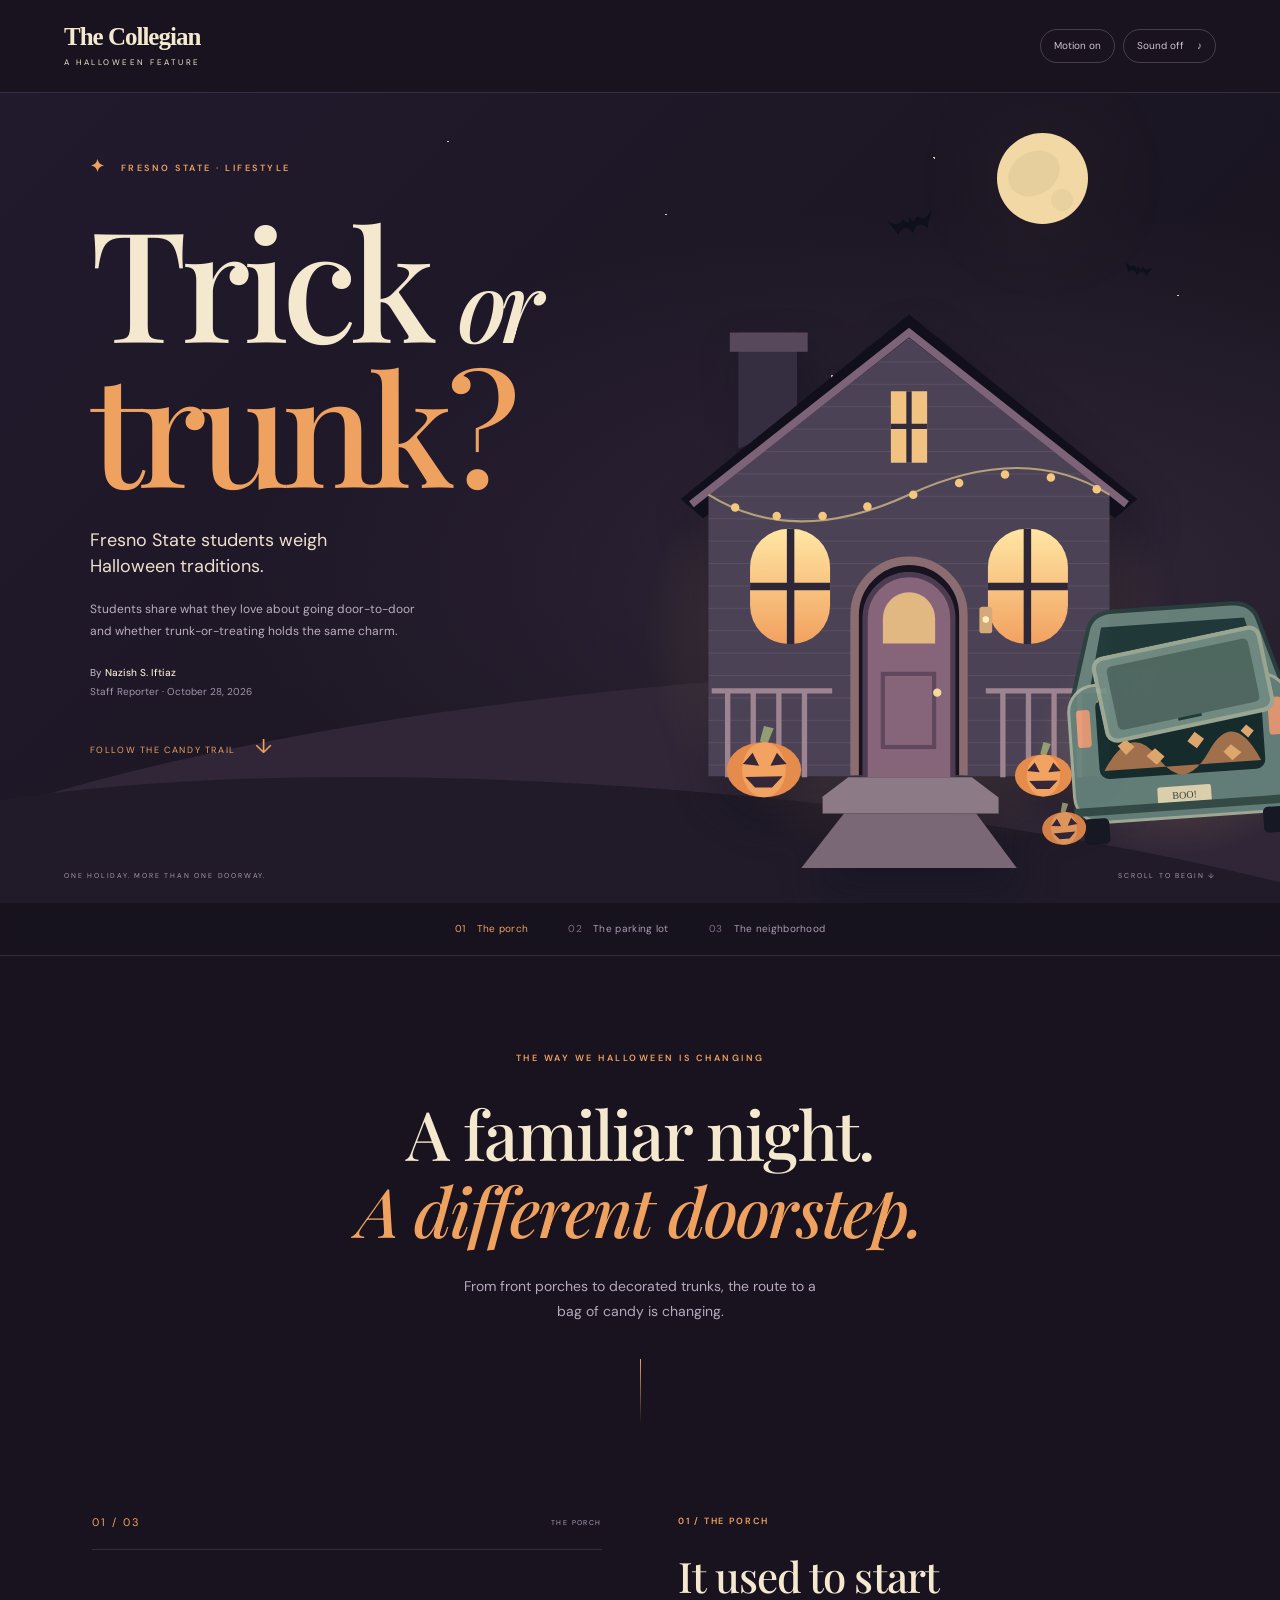
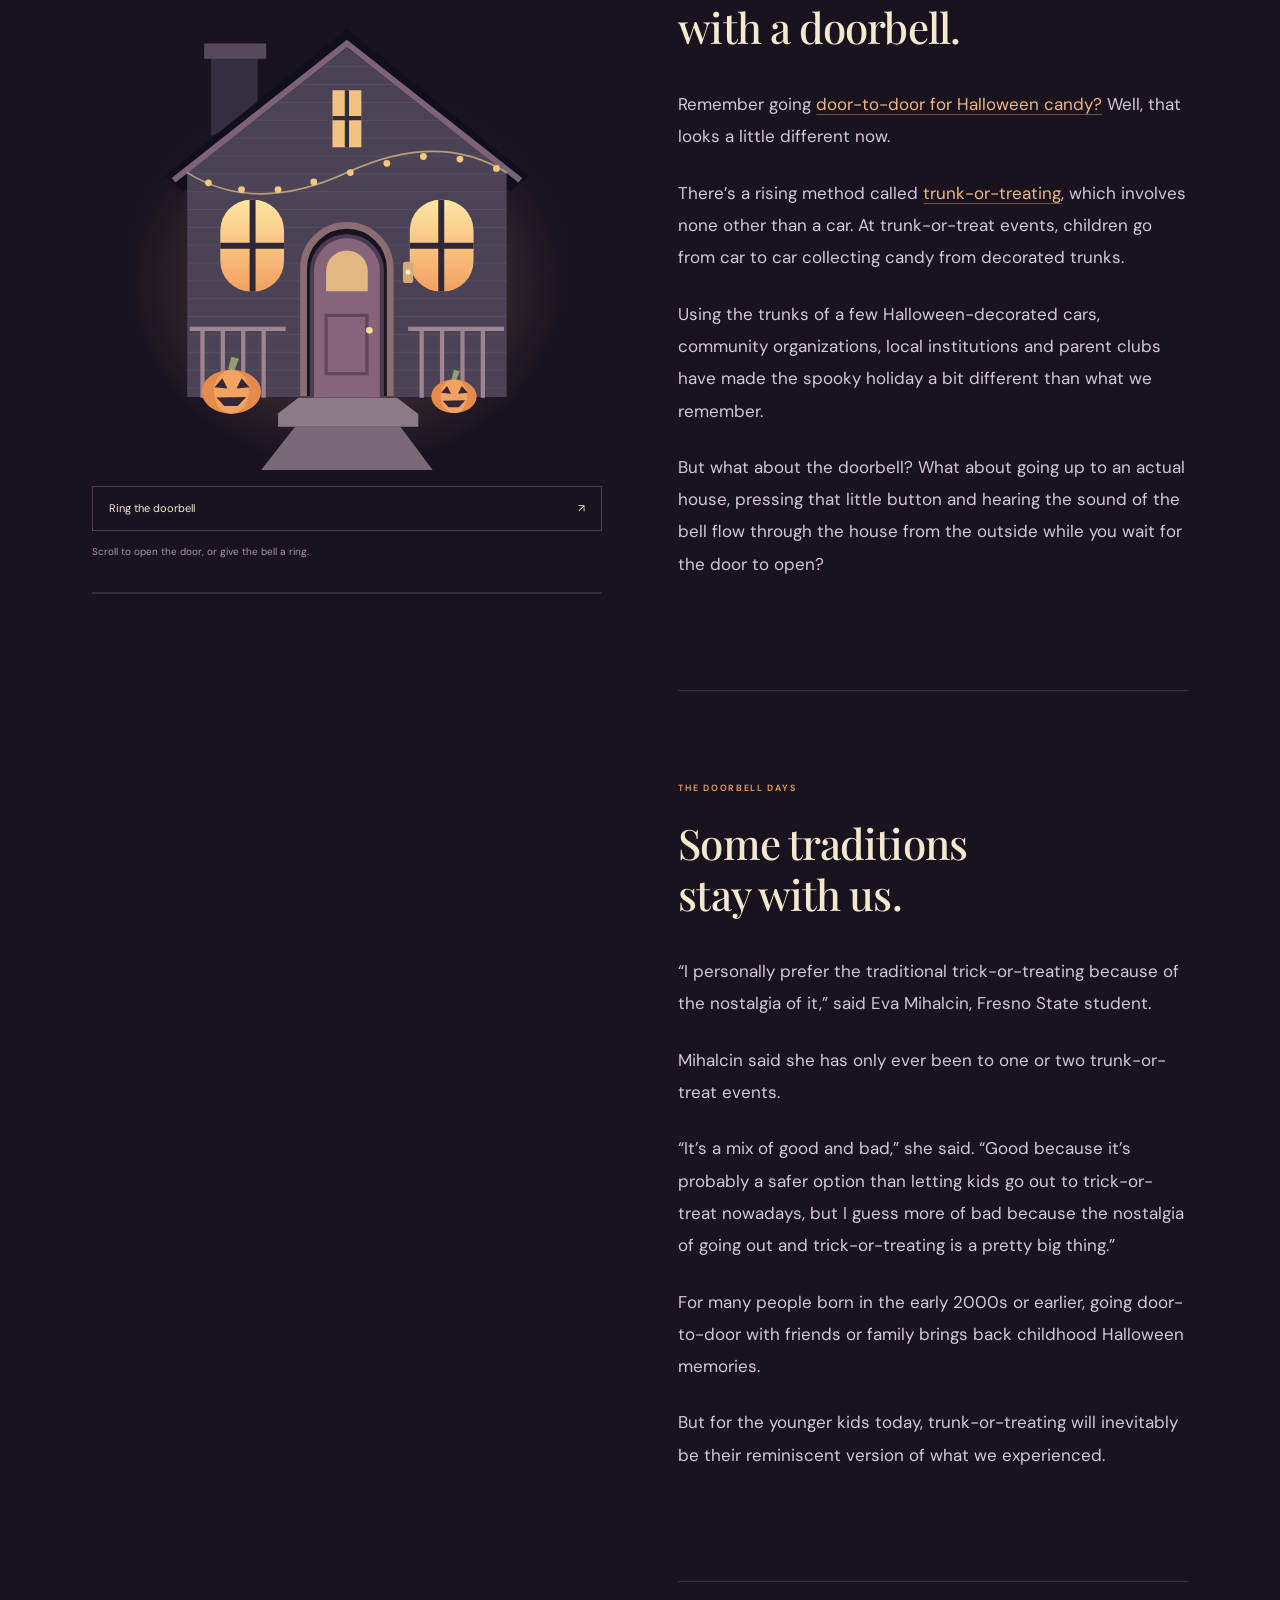
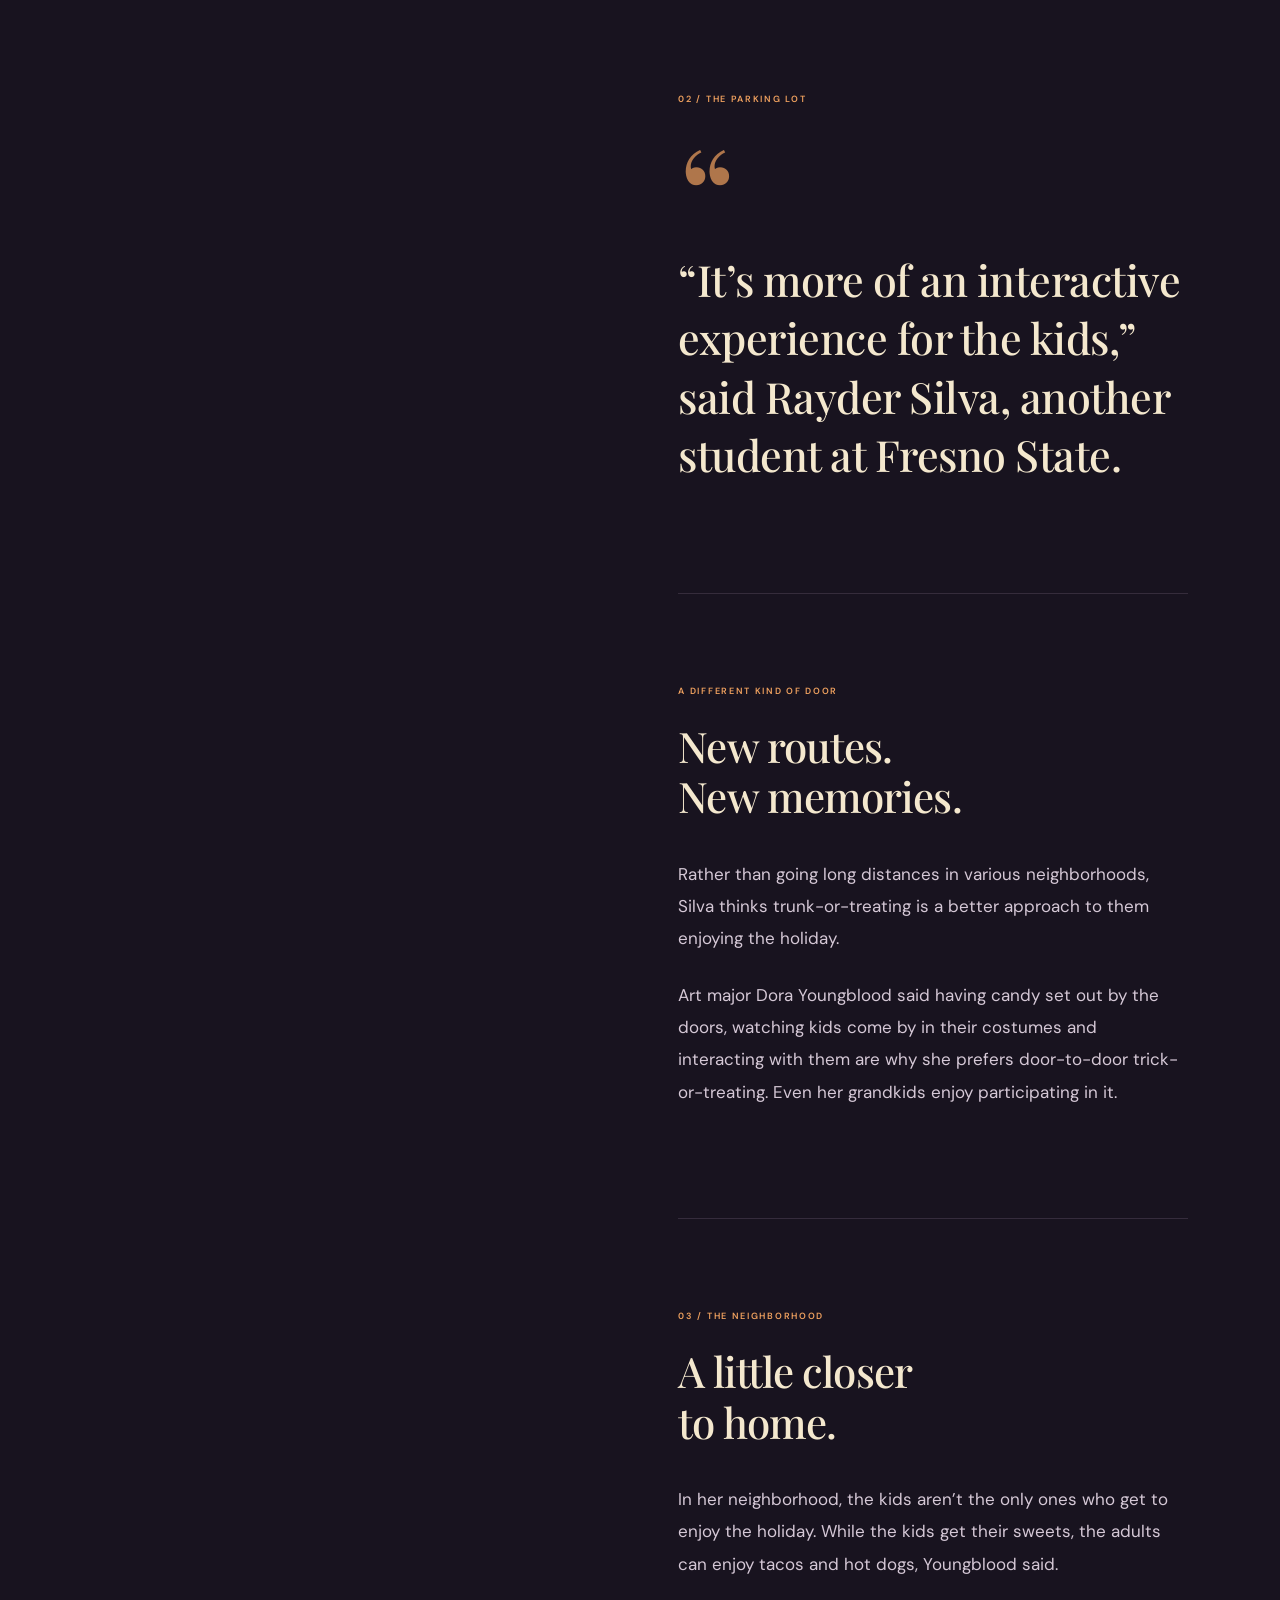
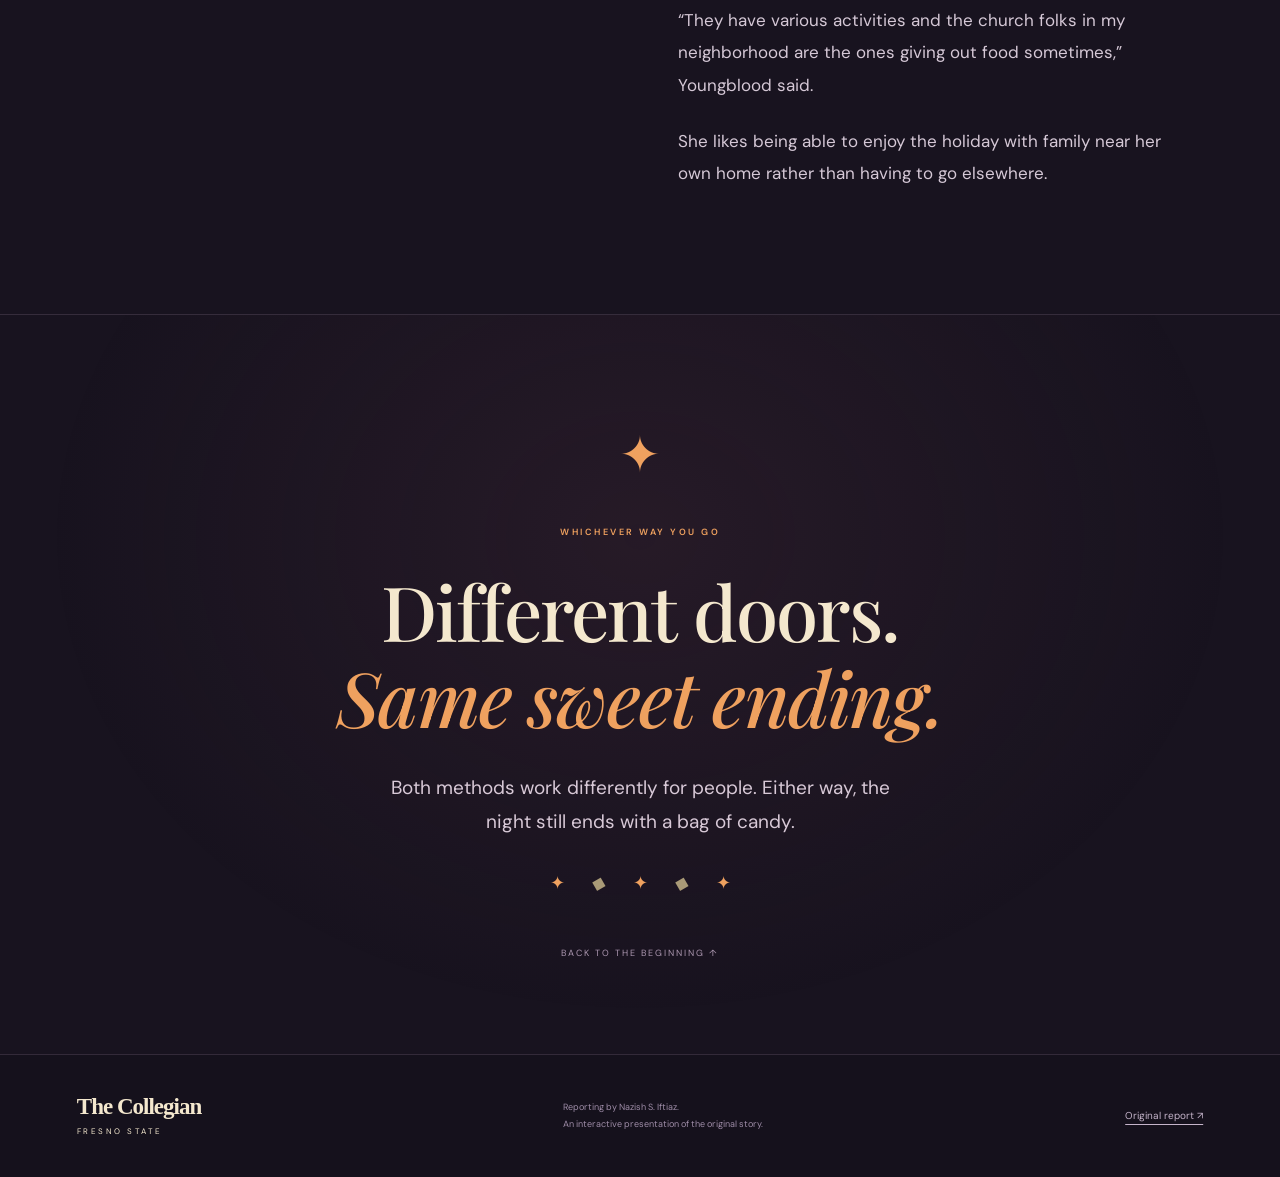
==== halloween-story/index.html @ 20290f39 "Publish Halloween story feature in separate subfolder" ====
<!doctype html>
<html lang="en">
<head>
  <meta charset="utf-8">
  <meta name="viewport" content="width=device-width,initial-scale=1">
  <meta name="theme-color" content="#18131f">
  <meta name="description" content="Fresno State students weigh Halloween traditions in this interactive presentation of The Collegian’s report.">
  <title>Trick or trunk? — The Collegian</title>
  <link rel="stylesheet" href="./halloween.css">
  <script src="./halloween.js" defer></script>
</head>
<body>
<a class="skip" href="#reporting">Skip to the story</a>
<svg class="art-definitions" xmlns="http://www.w3.org/2000/svg" aria-hidden="true">
<defs>
  <linearGradient id="hh-window" x2="0" y2="1"><stop stop-color="#ffe6a3"/><stop offset="1" stop-color="#f2a160"/></linearGradient>
  <radialGradient id="hh-glow"><stop stop-color="#f9c57b" stop-opacity=".26"/><stop offset="1" stop-color="#f9c57b" stop-opacity="0"/></radialGradient>
  <pattern id="hh-siding" width="100" height="21" patternUnits="userSpaceOnUse"><rect width="100" height="21" fill="#4b4255"/><path d="M0 20.5H100" stroke="#8d7a86" stroke-opacity=".25"/></pattern>
  <symbol id="hh-pumpkin" viewBox="0 0 100 100"><path d="M45 24l5-19 12 3-8 20" fill="#939c72"/><ellipse cx="50" cy="59" rx="46" ry="34" fill="#e58b4b"/><ellipse cx="50" cy="59" rx="27" ry="34" fill="#f2a261"/><path d="M24 52l12-14 8 16m14 0 8-16 12 14M27 68l46-1-13 14H39z" fill="#352638"/></symbol>
  <symbol id="hh-house-shell" viewBox="0 0 600 600">
    <ellipse cx="300" cy="383" rx="252" ry="215" fill="url(#hh-glow)"/>
    <path d="M140 207V98h55v85" fill="#352e40"/><path d="M132 98h73v18h-73" fill="#57495b"/>
    <path d="M86 254L300 81l214 173-21 18-193-152-193 152z" fill="#100f1b"/>
    <path d="M112 250l188-147 188 147v264H112" fill="url(#hh-siding)"/>
    <path d="M96 259l204-161 204 161" fill="none" stroke="#7d6378" stroke-width="7"/>
    <path d="M283 153h34v67h-34" fill="#f2c282"/><path d="M300 153v67m-17-34h34" stroke="#312b3b" stroke-width="5"/>
    <rect x="151" y="282" width="75" height="108" rx="36" fill="url(#hh-window)"/><path d="M189 282v108m-38-54h75" stroke="#2d2737" stroke-width="7"/>
    <rect x="374" y="282" width="75" height="108" rx="36" fill="url(#hh-window)"/><path d="M411 282v108m-37-54h75" stroke="#2d2737" stroke-width="7"/>
    <path d="M249 513V363a51 51 0 0 1 102 0v150" fill="#171321" stroke="#8b6c71" stroke-width="8"/>
    <path d="M258 513V365a42 42 0 0 1 84 0v148" fill="#fbd093"/>
    <path d="M243 515h116l25 19H218zM219 534h165v15H219" fill="#8c7b86"/>
    <path d="M239 549h124l38 51H199z" fill="#7a6877"/>
    <path d="M115 434h113m144 0h113M130 434v81m24-81v81m24-81v81m24-81v81m186-81v81m24-81v81m24-81v81m24-81v81" stroke="#9e8390" stroke-width="5"/>
    <path d="M112 250q80 50 188 0t188 0" fill="none" stroke="#b5a07b" stroke-width="2"/><g fill="#f4c77f"><circle cx="137" cy="262" r="4"/><circle cx="176" cy="270" r="4"/><circle cx="219" cy="270" r="4"/><circle cx="261" cy="261" r="4"/><circle cx="304" cy="250" r="4"/><circle cx="347" cy="239" r="4"/><circle cx="390" cy="231" r="4"/><circle cx="433" cy="234" r="4"/><circle cx="476" cy="245" r="4"/></g>
    <use href="#hh-pumpkin" x="126" y="463" width="76" height="76"/><use href="#hh-pumpkin" x="397" y="479" width="58" height="58"/>
    <rect x="366" y="355" width="12" height="25" rx="3" fill="#d5aa78"/><circle cx="372" cy="367" r="3" fill="#fff1be"/>
  </symbol>
  <symbol id="hh-door-leaf" viewBox="0 0 90 200"><path d="M3 200V48a42 42 0 0 1 84 0v152" fill="#86647a" stroke="#4d3b51" stroke-width="5"/><path d="M20 72V48a25 25 0 0 1 50 0v24z" fill="#e2b882"/><rect x="20" y="101" width="49" height="70" fill="none" stroke="#61475e" stroke-width="4"/><circle cx="72" cy="119" r="4" fill="#f6d89b"/></symbol>
  <symbol id="hh-car-shell" viewBox="0 0 600 600">
    <ellipse cx="300" cy="390" rx="248" ry="190" fill="url(#hh-glow)"/>
    <path d="M123 307l34-114q8-30 44-30h198q36 0 44 30l34 114" fill="#6d8980" stroke="#29413e" stroke-width="7"/>
    <path d="M180 188h240l27 103H154z" fill="#203b3a"/>
    <rect x="116" y="284" width="368" height="230" rx="45" fill="#68867e" stroke="#a8b7a0" stroke-width="5"/>
    <rect x="161" y="305" width="278" height="137" rx="16" fill="#142c2b"/>
    <path d="M169 428q50-80 91-16t86-5 86 21" fill="#ad794f"/><g fill="#f0b473"><path d="M194 388l14-10 14 13-15 13zM241 408l15-12 15 15-14 13zM311 388l13-15 15 13-13 15zM370 410l13-12 17 15-16 12zM401 377l10-10 12 11-10 11z"/></g>
    <path d="M164 311q126 74 272 0" fill="none" stroke="#daab66" stroke-width="4" stroke-dasharray="2 17"/>
    <rect x="128" y="324" width="23" height="63" rx="6" fill="#f0a078"/><rect x="449" y="324" width="23" height="63" rx="6" fill="#f0a078"/>
    <rect x="255" y="462" width="90" height="31" rx="4" fill="#eee2b8"/><text x="300" y="483" text-anchor="middle" font-family="Georgia,serif" font-size="17" fill="#344642">BOO!</text>
    <path d="M114 495h372" stroke="#344e47" stroke-width="14"/><rect x="128" y="507" width="43" height="43" rx="8" fill="#141721"/><rect x="429" y="507" width="43" height="43" rx="8" fill="#141721"/>
    <use href="#hh-pumpkin" x="55" y="472" width="80" height="80"/><use href="#hh-pumpkin" x="481" y="490" width="60" height="60"/>
  </symbol>
  <symbol id="hh-trunk-lid" viewBox="0 0 290 150"><rect x="4" y="4" width="282" height="140" rx="17" fill="#77958a" stroke="#a4b49c" stroke-width="7"/><rect x="24" y="20" width="242" height="108" rx="9" fill="#536f65"/><path d="M125 130h40" stroke="#213d37" stroke-width="5"/></symbol>
  <symbol id="hh-bat" viewBox="0 0 100 45"><path d="M0 4q20 22 34 7l10 10 6-12 6 12 10-10Q80 26 100 4L83 40q-15-19-27-5l-6 9-6-9Q32 21 17 40z" fill="currentColor"/></symbol>
</defs></svg>

<div class="reading-progress" aria-hidden="true"><span></span></div>
<header class="feature-bar"><a href="#top" class="brand">The Collegian<span>A HALLOWEEN FEATURE</span></a><div class="controls"><button id="motion-toggle" type="button" aria-pressed="true">Motion on</button><button id="sound-toggle" type="button" aria-pressed="false">Sound off <span aria-hidden="true">♪</span></button></div></header>

<main>
<section class="hero" id="top" aria-labelledby="headline">
  <div class="hero-stars" aria-hidden="true"></div><div class="moon" aria-hidden="true"></div>
  <svg class="bat bat-one" viewBox="0 0 100 45" aria-hidden="true"><use href="#hh-bat"/></svg><svg class="bat bat-two" viewBox="0 0 100 45" aria-hidden="true"><use href="#hh-bat"/></svg>
  <div class="hero-copy"><p class="eyebrow"><span class="little-star">✦</span> FRESNO STATE · LIFESTYLE</p><h1 id="headline">Trick <i>or</i><br><em>trunk?</em></h1><p class="hero-subtitle">Fresno State students weigh<br>Halloween traditions.</p><p class="deck">Students share what they love about going door-to-door and whether trunk-or-treating holds the same charm.</p><p class="byline">By <strong>Nazish S. Iftiaz</strong><span>Staff Reporter · October 28, 2026</span></p><a class="read-link" href="#reporting">FOLLOW THE CANDY TRAIL <span aria-hidden="true">↓</span></a></div>
  <div class="hero-landscape" aria-hidden="true"><div class="hill hill-back"></div><div class="hill hill-front"></div><svg class="hero-house" viewBox="0 0 600 600"><use href="#hh-house-shell"/><use href="#hh-door-leaf" x="255" y="319" width="90" height="196"/></svg><svg class="hero-car" viewBox="0 0 600 600"><use href="#hh-car-shell"/><use href="#hh-trunk-lid" x="155" y="219" width="290" height="150" transform="rotate(-8 300 219)"/></svg><div class="bare-tree"></div></div>
  <div class="hero-caption"><span>ONE HOLIDAY. MORE THAN ONE DOORWAY.</span><span aria-hidden="true">SCROLL TO BEGIN ↓</span></div>
</section>

<nav class="chapter-nav" aria-label="Story chapters"><a href="#porch" class="active" data-nav="porch"><span>01</span> The porch</a><a href="#trunk" data-nav="trunk"><span>02</span> The parking lot</a><a href="#neighborhood" data-nav="neighborhood"><span>03</span> The neighborhood</a></nav>

<section class="opening" id="reporting"><p class="eyebrow">THE WAY WE HALLOWEEN IS CHANGING</p><h2>A familiar night.<br><i>A different doorstep.</i></h2><p class="opening-note">From front porches to decorated trunks, the route to a bag of candy is changing.</p><span class="opening-line" aria-hidden="true"></span></section>

<div class="story-layout">
  <aside class="scene-column" aria-label="Illustrated Halloween scenes">
    <div class="sticky-scene" data-current-scene="porch">
      <div class="scene-head"><span class="scene-count">01 / 03</span><span class="scene-name">THE PORCH</span></div>
      <div class="scene-art">
        <div class="scene-halo" aria-hidden="true"></div>
        <svg class="porch-art" viewBox="0 0 600 600" aria-hidden="true"><use href="#hh-house-shell"/><g class="candy-behind"><path d="M285 425l15-12 16 13-16 16z" fill="#bb7047"/><path d="M271 457l10-9 11 10-10 10zm37-4 12-11 12 12-12 11z" fill="#a57857"/></g><g class="door-leaf"><use href="#hh-door-leaf" x="255" y="319" width="90" height="196"/></g></svg>
        <svg class="trunk-art" viewBox="0 0 600 600" aria-hidden="true"><use href="#hh-car-shell"/><g class="trunk-lid"><use href="#hh-trunk-lid" x="155" y="302" width="290" height="150"/></g></svg>
        <svg class="neighborhood-art" viewBox="0 0 600 600" aria-hidden="true"><path d="M0 491q280-85 600 0" stroke="#9a785e" stroke-width="15" fill="none"/><use href="#hh-house-shell" x="-30" y="70" width="390" height="390"/><use href="#hh-door-leaf" x="135" y="277" width="59" height="127"/><use href="#hh-car-shell" x="290" y="270" width="270" height="270"/><path d="M166 471q111 53 245 10" fill="none" stroke="#eeb873" stroke-width="3" stroke-dasharray="2 13"/><g fill="#efb773"><circle cx="224" cy="452" r="8"/><path d="M216 466h16l8 35h-32z"/><circle cx="277" cy="460" r="7"/><path d="M270 473h14l6 30h-26z"/></g></svg>
      </div>
      <div class="scene-controls"><button class="scene-action" type="button">Ring the doorbell <span aria-hidden="true">↗</span></button><p class="scene-hint" role="status">Scroll to open the door, or give the bell a ring.</p></div>
      <div class="scene-meter" aria-hidden="true"><span></span></div>
    </div>
  </aside>

  <article class="story-copy" aria-label="Reported story">
    <section class="story-step" id="porch" data-scene="porch" data-phase="0" data-label="THE PORCH"><p class="section-kicker">01 / THE PORCH</p><h2>It used to start<br>with a doorbell.</h2>
<p data-source-paragraph="0">Remember going <a href="https://www.history.com/articles/halloween-trick-or-treating-origins">door-to-door for Halloween candy?</a> Well, that looks a little different now.</p>
<p data-source-paragraph="1">There’s a rising method called <a href="https://www.npr.org/2023/10/31/1209559780/what-is-trunk-or-treat-halloween">trunk-or-treating</a>, which involves none other than a car. At trunk-or-treat events, children go from car to car collecting candy from decorated trunks.</p>
<p data-source-paragraph="2">Using the trunks of a few Halloween-decorated cars, community organizations, local institutions and parent clubs have made the spooky holiday a bit different than what we remember.</p>
<p data-source-paragraph="3">But what about the doorbell? What about going up to an actual house, pressing that little button and hearing the sound of the bell flow through the house from the outside while you wait for the door to open?</p>
    </section>
    <section class="story-step" id="memories" data-scene="porch" data-phase="1" data-label="THE DOORBELL DAYS"><p class="section-kicker">THE DOORBELL DAYS</p><h2>Some traditions<br>stay with us.</h2>
<p data-source-paragraph="4">“I personally prefer the traditional trick-or-treating because of the nostalgia of it,” said Eva Mihalcin, Fresno State student.</p>
<p data-source-paragraph="5">Mihalcin said she has only ever been to one or two trunk-or-treat events.</p>
<p data-source-paragraph="6">“It’s a mix of good and bad,” she said. “Good because it’s probably a safer option than letting kids go out to trick-or-treat nowadays, but I guess more of bad because the nostalgia of going out and trick-or-treating is a pretty big thing.”</p>
<p data-source-paragraph="7">For many people born in the early 2000s or earlier, going door-to-door with friends or family brings back childhood Halloween memories.</p>
<p data-source-paragraph="8">But for the younger kids today, trunk-or-treating will inevitably be their reminiscent version of what we experienced.</p>
    </section>
    <section class="story-step quote-step" id="trunk" data-scene="trunk" data-phase="0" data-label="THE PARKING LOT"><p class="section-kicker">02 / THE PARKING LOT</p><span class="quote-mark" aria-hidden="true">“</span>
<p data-source-paragraph="9">“It’s more of an interactive experience for the kids,” said Rayder Silva, another student at Fresno State.</p>
    </section>
    <section class="story-step" id="new-tradition" data-scene="trunk" data-phase="1" data-label="A NEW TRADITION"><p class="section-kicker">A DIFFERENT KIND OF DOOR</p><h2>New routes.<br>New memories.</h2>
<p data-source-paragraph="10">Rather than going long distances in various neighborhoods, Silva thinks trunk-or-treating is a better approach to them enjoying the holiday.</p>
<p data-source-paragraph="11">Art major Dora Youngblood said having candy set out by the doors, watching kids come by in their costumes and interacting with them are why she prefers door-to-door trick-or-treating. Even her grandkids enjoy participating in it.</p>
    </section>
    <section class="story-step" id="neighborhood" data-scene="neighborhood" data-phase="0" data-label="THE NEIGHBORHOOD"><p class="section-kicker">03 / THE NEIGHBORHOOD</p><h2>A little closer<br>to home.</h2>
<p data-source-paragraph="12">In her neighborhood, the kids aren’t the only ones who get to enjoy the holiday. While the kids get their sweets, the adults can enjoy tacos and hot dogs, Youngblood said.</p>
<p data-source-paragraph="13">“They have various activities and the church folks in my neighborhood are the ones giving out food sometimes,” Youngblood said.</p>
<p data-source-paragraph="14">She likes being able to enjoy the holiday with family near her own home rather than having to go elsewhere.</p>
    </section>
  </article>
</div>

<section class="ending" id="ending"><span class="ending-spark" aria-hidden="true">✦</span><p class="eyebrow">WHICHEVER WAY YOU GO</p><h2>Different doors.<br><i>Same sweet ending.</i></h2>
<p data-source-paragraph="15">Both methods work differently for people. Either way, the night still ends with a bag of candy.</p>
<div class="candy-trail" aria-hidden="true"><span>✦</span><span>◆</span><span>✦</span><span>◆</span><span>✦</span></div><a class="back-top" href="#top">BACK TO THE BEGINNING ↑</a></section>
</main>
<footer><a class="brand" href="https://fscollegian.com/" target="_blank" rel="noopener">The Collegian<span>FRESNO STATE</span></a><p>Reporting by Nazish S. Iftiaz.<br>An interactive presentation of the original story.</p><a href="https://fscollegian.com/2026/10/trick-or-trunk-fresno-state-students-weigh-halloween-traditions/" target="_blank" rel="noopener">Original report ↗</a></footer>
<noscript><p class="no-script">The complete story is available above. Enable JavaScript to animate the illustrations.</p></noscript>
</body></html>
---- halloween-story/halloween.css ----
/* Hosted feature styles. These run inside the iframe, not in the SNO editor. */
@import url('https://fonts.googleapis.com/css2?family=DM+Sans:wght@400;500;600;700&family=Playfair+Display:ital,wght@0,500;0,600;0,700;1,500;1,600&display=swap');
:root{color-scheme:dark;--night:#18131f;--panel:#231d2b;--cream:#f4e8ce;--orange:#efa15f;--muted:#bcadbf;--line:#a48caa35;--serif:'Playfair Display',Georgia,serif;--sans:'DM Sans','Open Sans',Arial,sans-serif;--door-width:1;--door-skew:0deg;--trunk-lift:0px;--trunk-scale:1;--scene-progress:0%;--hero-shift:0px;--reading:0%}
*{box-sizing:border-box}html{scroll-behavior:smooth;scroll-padding-top:90px;background:var(--night)}body{margin:0;color:var(--cream);background:var(--night);font:16px/1.6 var(--sans);overflow-x:hidden}button,a{-webkit-tap-highlight-color:transparent}a{color:inherit}button{font:inherit;cursor:pointer}a:focus-visible,button:focus-visible{outline:3px solid var(--orange);outline-offset:5px}.art-definitions{position:absolute;width:0;height:0;overflow:hidden;pointer-events:none}.skip{position:fixed;top:10px;left:10px;z-index:99;background:var(--cream);color:var(--night);padding:12px;transform:translateY(-160%)}.skip:focus{transform:none}.reading-progress{position:fixed;inset:0 0 auto;z-index:60;height:3px;pointer-events:none}.reading-progress span{display:block;width:var(--reading);height:100%;background:var(--orange)}.feature-bar{display:flex;align-items:center;justify-content:space-between;gap:20px;padding:24px 5%;border-bottom:1px solid var(--line);position:relative;z-index:10;background:var(--night)}.brand{font:700 25px/1 Georgia,serif;letter-spacing:-1px;text-decoration:none}.brand span{display:block;font:8px/1.4 var(--sans);letter-spacing:2.5px;margin-top:8px}.controls{display:flex;gap:8px}.controls button{border:1px solid #8b778e6b;color:#d2c2d0;border-radius:30px;background:transparent;padding:8px 13px;font-size:10px}.controls button:hover{border-color:var(--orange);color:var(--cream)}#sound-toggle span{margin-left:10px}.hero{position:relative;min-height:790px;height:calc(100svh - 90px);max-height:1000px;isolation:isolate;overflow:hidden;background:radial-gradient(ellipse at 78% 61%,#53405a66,transparent 55%),linear-gradient(135deg,#211a2d,#1a1521 70%)}.hero-copy{position:relative;z-index:4;padding:60px 0 150px 7%;width:58%;pointer-events:none}.hero-copy a{pointer-events:auto}.eyebrow{font-size:9px;letter-spacing:2.5px;font-weight:600;color:var(--orange);margin:0 0 28px}.little-star{margin-right:10px;font-size:17px;vertical-align:-1px}.hero h1{font:500 clamp(100px,12vw,160px)/.94 var(--serif);letter-spacing:-7px;margin:0 0 30px}.hero h1 i{font-size:.64em;font-weight:500}.hero h1 em{font-style:normal;color:var(--orange)}.hero-subtitle{font-size:18px;line-height:1.45;margin:0 0 20px;color:#eee0cd}.deck{max-width:330px;font-size:12px;line-height:1.8;color:var(--muted);margin:0 0 22px}.byline{font-size:10px;color:#d1c4ca;line-height:1.6}.byline strong{font-weight:500;color:var(--cream)}.byline span{display:block;color:#a695ac;margin-top:3px}.read-link{display:inline-block;text-decoration:none;color:var(--orange);font-size:9px;letter-spacing:1.6px;margin-top:20px}.read-link span{font-size:20px;margin-left:16px}.hero-landscape{position:absolute;inset:0;transform:translateY(var(--hero-shift));z-index:2;pointer-events:none}.hill{position:absolute;border-radius:50% 50% 0 0;bottom:-130px;left:-15%;width:140%;height:350px;transform:rotate(-5deg);background:#302637}.hill-front{background:#211b29;bottom:-240px;transform:rotate(5deg)}.hero-house{position:absolute;width:min(640px,61vw);height:auto;right:4%;bottom:35px;filter:drop-shadow(10px 20px 20px #100e1b77)}.hero-car{position:absolute;width:28%;right:-6%;bottom:35px;transform:rotate(-4deg);opacity:.9}.moon{position:absolute;width:91px;height:91px;right:15%;top:40px;background:#f1d8a4;border-radius:50%;box-shadow:0 0 110px #d8ac7d18;z-index:1}.moon:before{content:'';position:absolute;inset:19px 27px 29px 10px;background:#c3ae86;border-radius:50%;opacity:.24;transform:rotate(-30deg)}.moon:after{content:'';position:absolute;right:15px;bottom:13px;width:22px;height:22px;background:#c3ae86;border-radius:50%;opacity:.17}.hero-stars{position:absolute;inset:0;background-image:radial-gradient(1px 1px at 52% 15%,#e8cba5 99%,transparent),radial-gradient(1px 1px at 92% 25%,#e8cba5 99%,transparent),radial-gradient(1.5px 1.5px at 65% 35%,#e8cba5 99%,transparent),radial-gradient(1px 1px at 73% 8%,#e8cba5 99%,transparent),radial-gradient(1px 1px at 35% 6%,#e8cba5 99%,transparent);animation:twinkle 5s ease-in-out infinite alternate}.bat{position:absolute;width:46px;right:27%;top:120px;color:#0e101b;z-index:3;transform:rotate(-13deg);animation:batfloat 5s ease-in-out infinite alternate}.bat-two{width:28px;right:10%;top:170px;transform:rotate(12deg);animation-delay:-2s}.hero-caption{position:absolute;z-index:5;bottom:22px;left:5%;right:5%;display:flex;justify-content:space-between;gap:20px;font-size:7px;letter-spacing:1.8px;color:#aa98ae}.chapter-nav{display:flex;justify-content:center;gap:40px;position:sticky;top:0;z-index:30;background:#18131ff2;border-bottom:1px solid var(--line);padding:18px 5%;backdrop-filter:blur(14px)}.chapter-nav a{font-size:10px;letter-spacing:.3px;text-decoration:none;color:#ac9cb2;white-space:nowrap}.chapter-nav a span{margin-right:8px;color:#806c88}.chapter-nav a.active{color:var(--orange)}.chapter-nav a.active span{color:var(--orange)}.opening{padding:95px 24px 70px;text-align:center;max-width:750px;margin:auto}.opening h2,.ending h2{font:500 clamp(38px,5.8vw,68px)/1.14 var(--serif);letter-spacing:-1.8px;margin:0 0 25px}.opening h2 i,.ending h2 i{color:var(--orange);font-weight:500}.opening-note{font-size:14px;line-height:1.8;color:#b8a8bd;max-width:380px;margin:0 auto}.opening-line{display:block;width:1px;height:65px;margin:35px auto 0;background:linear-gradient(var(--orange),transparent)}.story-layout{max-width:1250px;margin:0 auto;display:grid;grid-template-columns:minmax(0,1fr) minmax(0,1fr);gap:7%;padding:0 6%}.scene-column{position:relative;min-width:0}.sticky-scene{position:sticky;top:90px;padding-top:20px;overflow:hidden}.scene-head{display:flex;justify-content:space-between;gap:15px;align-items:center;font-size:8px;letter-spacing:1.4px;color:#b4a0b7;border-bottom:1px solid var(--line);padding:0 0 17px}.scene-count{font-size:11px;color:var(--orange);letter-spacing:2px}.scene-name{font-size:7px}.scene-art{position:relative;width:100%;aspect-ratio:1 / 1.04}.scene-halo{position:absolute;inset:20% 0 0;border-radius:50%;background:radial-gradient(ellipse,#70516b33,transparent 68%);transition:background 1s}.scene-art>svg{position:absolute;inset:0;width:100%;height:100%;transition:opacity .8s,transform .8s;overflow:visible}.porch-art{opacity:1}.trunk-art,.neighborhood-art{opacity:0;transform:translateY(12px)}[data-current-scene=trunk] .porch-art,[data-current-scene=neighborhood] .porch-art{opacity:0;transform:translateY(-12px)}[data-current-scene=trunk] .trunk-art,[data-current-scene=neighborhood] .neighborhood-art{opacity:1;transform:none}[data-current-scene=neighborhood] .trunk-art{opacity:0}[data-current-scene=trunk] .scene-halo{background:radial-gradient(ellipse,#5c806744,transparent 68%)}.door-leaf{transform-box:fill-box;transform-origin:left center;transform:scaleX(var(--door-width)) skewY(var(--door-skew))}.trunk-lid{transform-box:fill-box;transform-origin:center top;transform:translateY(var(--trunk-lift)) scaleY(var(--trunk-scale))}.scene-controls{padding:6px 0 0}.scene-action{background:transparent;border:1px solid #92778e75;color:var(--cream);width:100%;display:flex;justify-content:space-between;padding:13px 16px;font-size:11px;text-align:left}.scene-action:hover{background:#f0a05d12;border-color:var(--orange);color:var(--orange)}.scene-hint{font-size:10px;line-height:1.7;color:#a897af;min-height:34px;margin:12px 0 15px}.scene-meter{height:2px;background:var(--line)}.scene-meter span{display:block;background:var(--orange);height:100%;width:var(--scene-progress)}.story-copy{min-width:0}.story-step{padding:90px 0 110px;border-bottom:1px solid var(--line);scroll-margin-top:80px}.story-step:first-child{padding-top:20px}.section-kicker{font-size:9px!important;letter-spacing:1.7px;color:var(--orange)!important;margin:0 0 23px!important;font-family:var(--sans)!important;font-weight:600}.story-step h2{font:500 clamp(29px,3.5vw,42px)/1.2 var(--serif);letter-spacing:-.9px;margin:0 0 36px}.story-step>p:not(.section-kicker){font-size:17px;line-height:1.9;color:#d5c8d6;margin:0 0 24px}.story-step>p:last-child{margin-bottom:0}.story-step a{color:#f0b782;text-decoration-color:#f0b78266;text-underline-offset:4px}.story-step a:hover{text-decoration-color:var(--orange)}.quote-step{padding:110px 0;position:relative;min-height:450px;display:flex;flex-direction:column;justify-content:center}.quote-step .quote-mark{font:140px/.7 var(--serif);color:var(--orange);opacity:.7;margin:15px 0 8px}.quote-step>p:not(.section-kicker){font:500 clamp(26px,3.7vw,43px)/1.35 var(--serif);color:var(--cream);letter-spacing:-.5px}.story-step:last-child{border:0}.ending{position:relative;text-align:center;margin-top:15px;padding:100px 24px 90px;overflow:hidden;background:radial-gradient(ellipse at 50% 30%,#5b354637,transparent 65%);border-top:1px solid var(--line)}.ending-spark{display:block;color:var(--orange);font-size:50px;margin-bottom:30px}.ending h2{font-size:clamp(40px,6.2vw,76px)}.ending>p:not(.eyebrow){max-width:510px;margin:30px auto;font:19px/1.8 var(--sans);color:#d8c9d7}.candy-trail{display:flex;justify-content:center;gap:27px;margin:30px 0 40px;color:var(--orange);font-size:18px}.candy-trail span:nth-child(even){color:#a99a77;transform:rotate(15deg)}.back-top{font-size:9px;letter-spacing:2px;text-decoration:none;color:#ad98b1}.back-top:hover{color:var(--orange)}footer{display:flex;justify-content:space-between;align-items:center;gap:30px;padding:35px 6%;border-top:1px solid var(--line);background:#15111c}footer .brand{font-size:23px}footer p{font-size:9px;line-height:1.9;color:#9f8da8}footer>a:last-child{font-size:10px;color:#c5b4ca;text-underline-offset:5px}.no-script{padding:20px;font-size:12px;text-align:center;color:var(--muted)}
@keyframes twinkle{to{opacity:.4}}@keyframes batfloat{to{translate:0 -12px;rotate:5deg}}
/* Motion is progressive enhancement: reporting never starts hidden. */
.motion-off html{scroll-behavior:auto}body.motion-off *,body.motion-off *::before,body.motion-off *::after{animation:none!important;transition:none!important;scroll-behavior:auto!important}body.motion-off .hero-landscape{transform:none}
@media(min-width:1300px){.hero-copy{padding-left:max(7%,calc((100vw - 1150px)/2))}.hero-house{right:10%;width:620px}.hero-car{right:0;width:350px}}
@media(max-width:900px){.hero{min-height:780px}.hero-copy{width:62%;padding-top:48px}.hero h1{font-size:112px}.hero-house{width:570px;right:-80px;bottom:0}.hero-car{width:250px;right:-75px;bottom:-10px}.hero-landscape{opacity:.77}.deck{max-width:270px}.moon{right:11%;width:74px;height:74px;top:42px}.story-layout{padding:0 5%;gap:6%;grid-template-columns:43% minmax(0,1fr)}.story-step>p:not(.section-kicker){font-size:16px;line-height:1.85}.story-step h2{font-size:31px}.scene-head{gap:5px}.scene-name{font-size:6px;letter-spacing:1px}.sticky-scene{top:85px}}
@media(max-width:620px){.feature-bar{padding:19px 6%;gap:10px}.brand{font-size:21px}.brand span{font-size:6px;letter-spacing:1.8px}.controls{gap:5px}.controls button{font-size:8px;padding:7px 9px}#sound-toggle span{margin-left:4px}.hero{height:calc(100svh - 76px);min-height:780px;max-height:930px}.hero-copy{width:100%;padding:37px 7% 0}.hero .eyebrow{font-size:8px;letter-spacing:1.7px;margin-bottom:23px}.hero h1{font-size:98px;letter-spacing:-5px;margin-bottom:22px}.hero-subtitle{font-size:16px;line-height:1.45;max-width:240px;margin-bottom:14px}.deck{font-size:11px;max-width:260px;line-height:1.7}.byline{font-size:9px}.read-link{margin-top:12px;font-size:8px}.hero-house{width:370px;right:-70px;bottom:-7px;opacity:.8}.hero-car{width:150px;right:-25px;bottom:-4px;opacity:.6}.hero-landscape{opacity:.6}.hill-back{bottom:-80px;height:270px}.hill-front{bottom:-190px}.moon{right:10%;width:53px;height:53px;top:42px}.bat-one{right:24%;width:29px;top:139px}.bat-two{right:8%;width:20px;top:176px}.hero-caption{font-size:6px;letter-spacing:1px;bottom:18px}.hero-caption span:first-child{max-width:140px}.chapter-nav{padding:15px 4%;justify-content:space-between;gap:8px}.chapter-nav a{font-size:8px;letter-spacing:0}.chapter-nav a span{margin-right:4px;font-size:7px}.opening{padding:65px 22px 45px}.opening .eyebrow{font-size:8px;letter-spacing:1.7px}.opening h2{font-size:42px}.opening-note{font-size:13px;max-width:280px}.opening-line{height:45px;margin-top:25px}.story-layout{display:block;padding:0 7%}.scene-column{position:sticky;top:43px;z-index:20;margin:0 -8.2%;padding:0 7%;background:linear-gradient(#18131f 86%,#18131f00);pointer-events:none}.sticky-scene{position:relative;top:auto;padding:8px 0 17px;display:grid;grid-template-columns:minmax(0,1fr) 150px;column-gap:10px;align-items:center;overflow:visible}.scene-head{grid-column:1;grid-row:1;align-self:end;padding:0 0 8px;margin-bottom:7px}.scene-count{font-size:9px}.scene-name{font-size:6px;letter-spacing:.7px}.scene-art{grid-column:2;grid-row:1 / 4;aspect-ratio:1 / 1;height:146px}.scene-controls{grid-column:1;grid-row:2;padding:0;pointer-events:auto}.scene-action{font-size:9px;padding:9px 10px;min-height:36px}.scene-hint{font-size:8px;margin:7px 0;line-height:1.5;min-height:24px;max-width:175px}.scene-meter{grid-column:1;grid-row:3}.story-step{padding:60px 0 70px;scroll-margin-top:225px}.story-step:first-child{padding-top:36px}.story-step h2{font-size:35px;margin-bottom:28px}.story-step>p:not(.section-kicker){font-size:17px;line-height:1.9}.section-kicker{font-size:8px!important;margin-bottom:18px!important}.quote-step{min-height:440px;padding:75px 0}.quote-step>p:not(.section-kicker){font-size:33px;line-height:1.4}.quote-step .quote-mark{font-size:110px}.ending{padding:65px 24px}.ending h2{font-size:43px;letter-spacing:-1.6px}.ending>p:not(.eyebrow){font-size:16px;max-width:320px}.ending .eyebrow{font-size:8px}.ending-spark{font-size:37px;margin-bottom:25px}.candy-trail{gap:21px}footer{flex-wrap:wrap;gap:20px;padding:28px 7%}footer p{order:3;width:100%;font-size:8px;margin:0}footer>a:last-child{font-size:9px}}
@media(max-width:355px){.hero h1{font-size:85px}.hero{min-height:760px}.sticky-scene{grid-template-columns:minmax(0,1fr) 125px;gap:6px}.scene-art{height:130px}.scene-name{display:none}.story-step h2{font-size:31px}.controls button{padding:7px}.feature-bar{padding-left:5%;padding-right:5%}}
@media(prefers-reduced-motion:reduce){html{scroll-behavior:auto}*,*::before,*::after{animation:none!important;transition:none!important}.hero-landscape{transform:none}.door-leaf{transform:scaleX(.12) skewY(-7deg)}.trunk-lid{transform:translateY(-125px) scaleY(.65)}}
@media print{.feature-bar,.hero-landscape,.hero-stars,.moon,.bat,.chapter-nav,.scene-column,.controls,.reading-progress,.read-link,.back-top{display:none!important}html,body,.hero,.ending,footer{background:white!important;color:black!important}.hero{height:auto;min-height:0}.hero-copy{width:100%;padding:20px}.hero h1{font-size:50px}.hero h1 em,.hero-subtitle,.deck,.byline,.byline span,.eyebrow,.opening h2 i,.ending h2 i{color:black!important}.hero-caption{display:none}.opening{padding:20px}.story-layout{display:block;padding:0 20px}.story-step{padding:20px 0;break-inside:avoid}.story-step>p:not(.section-kicker),.story-step a,.section-kicker,.quote-step>p:not(.section-kicker),.ending>p:not(.eyebrow){color:black!important}.quote-step{min-height:0}.quote-step .quote-mark{display:none}.ending{padding:20px}.ending-spark,.candy-trail{display:none}footer{padding:20px}}

.neighborhood-lit .neighborhood-art{filter:drop-shadow(0 0 18px #f6c27c66)}.neighborhood-lit .scene-halo{background:radial-gradient(ellipse,#edb47955,transparent 70%)}
@media(min-width:621px) and (max-width:900px){.story-step>p:not(.section-kicker){font-size:17px}.quote-step>p:not(.section-kicker){font-size:31px;line-height:1.4}}
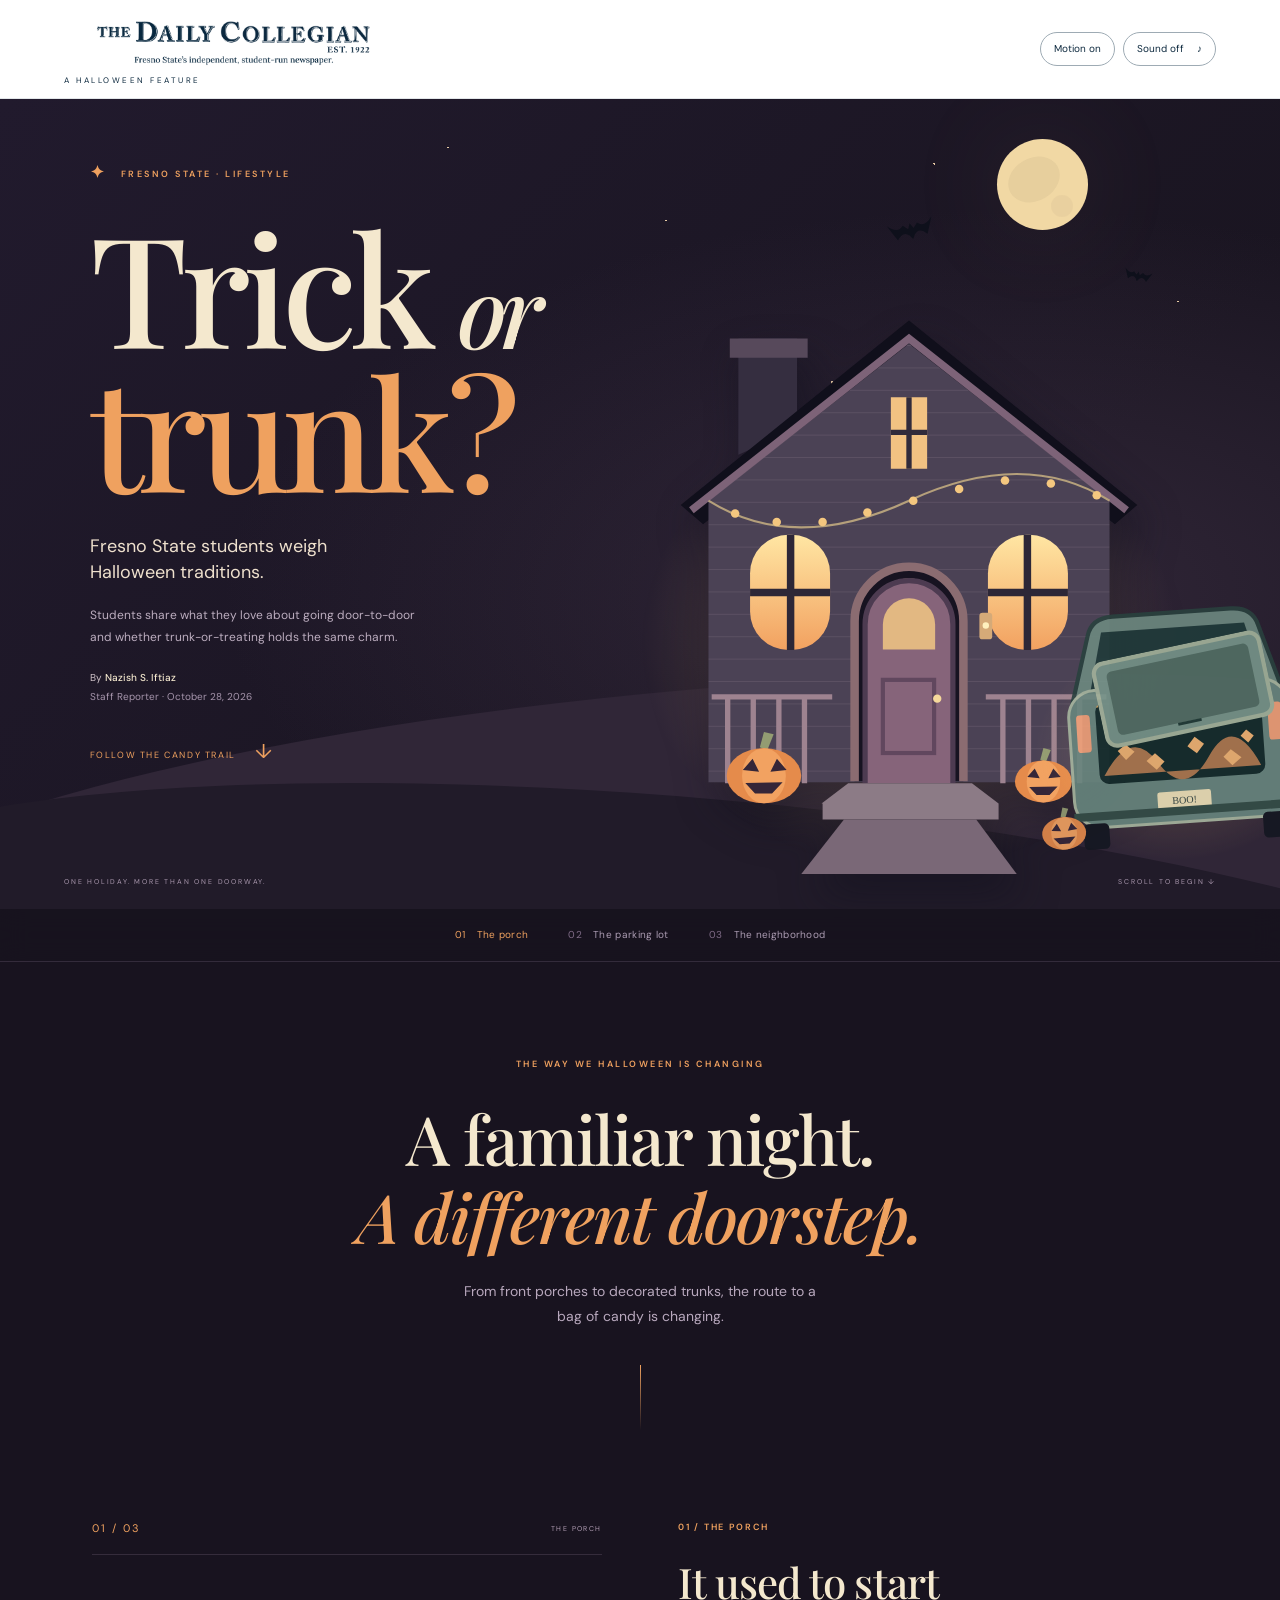
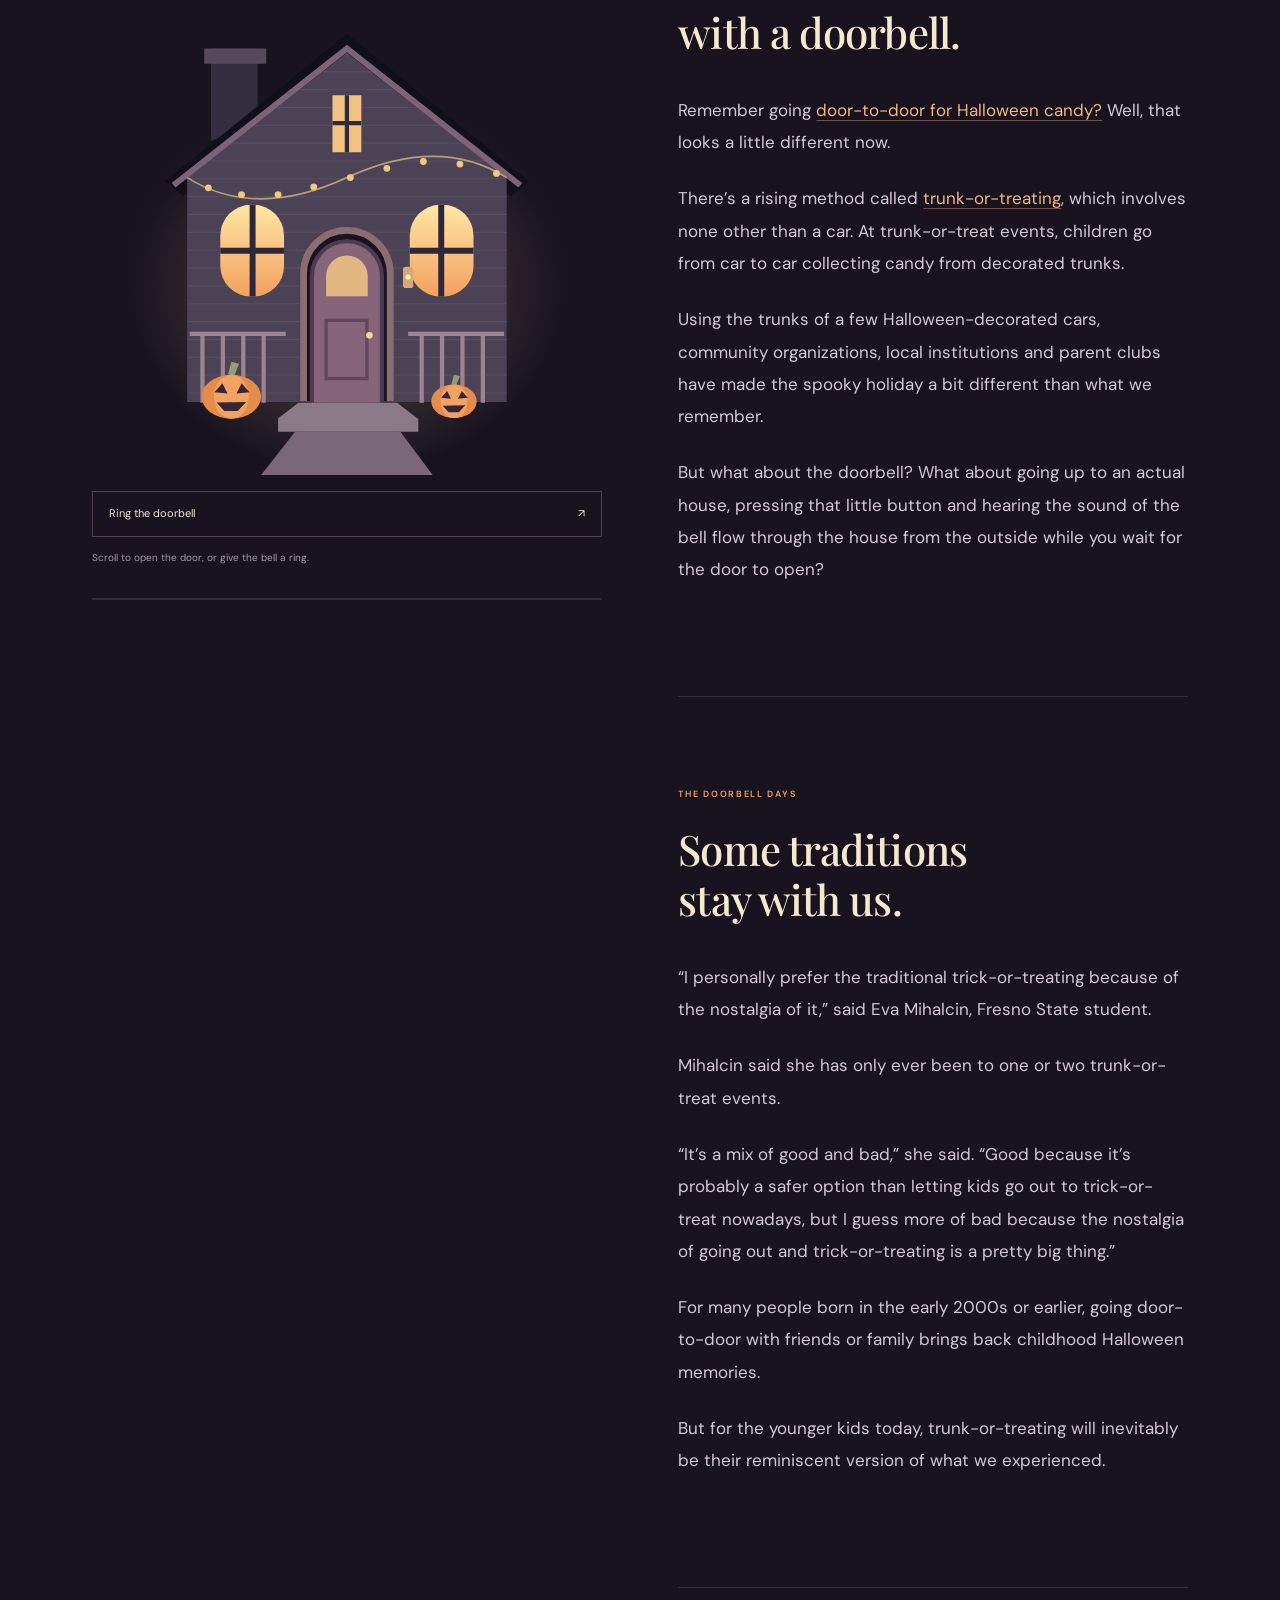
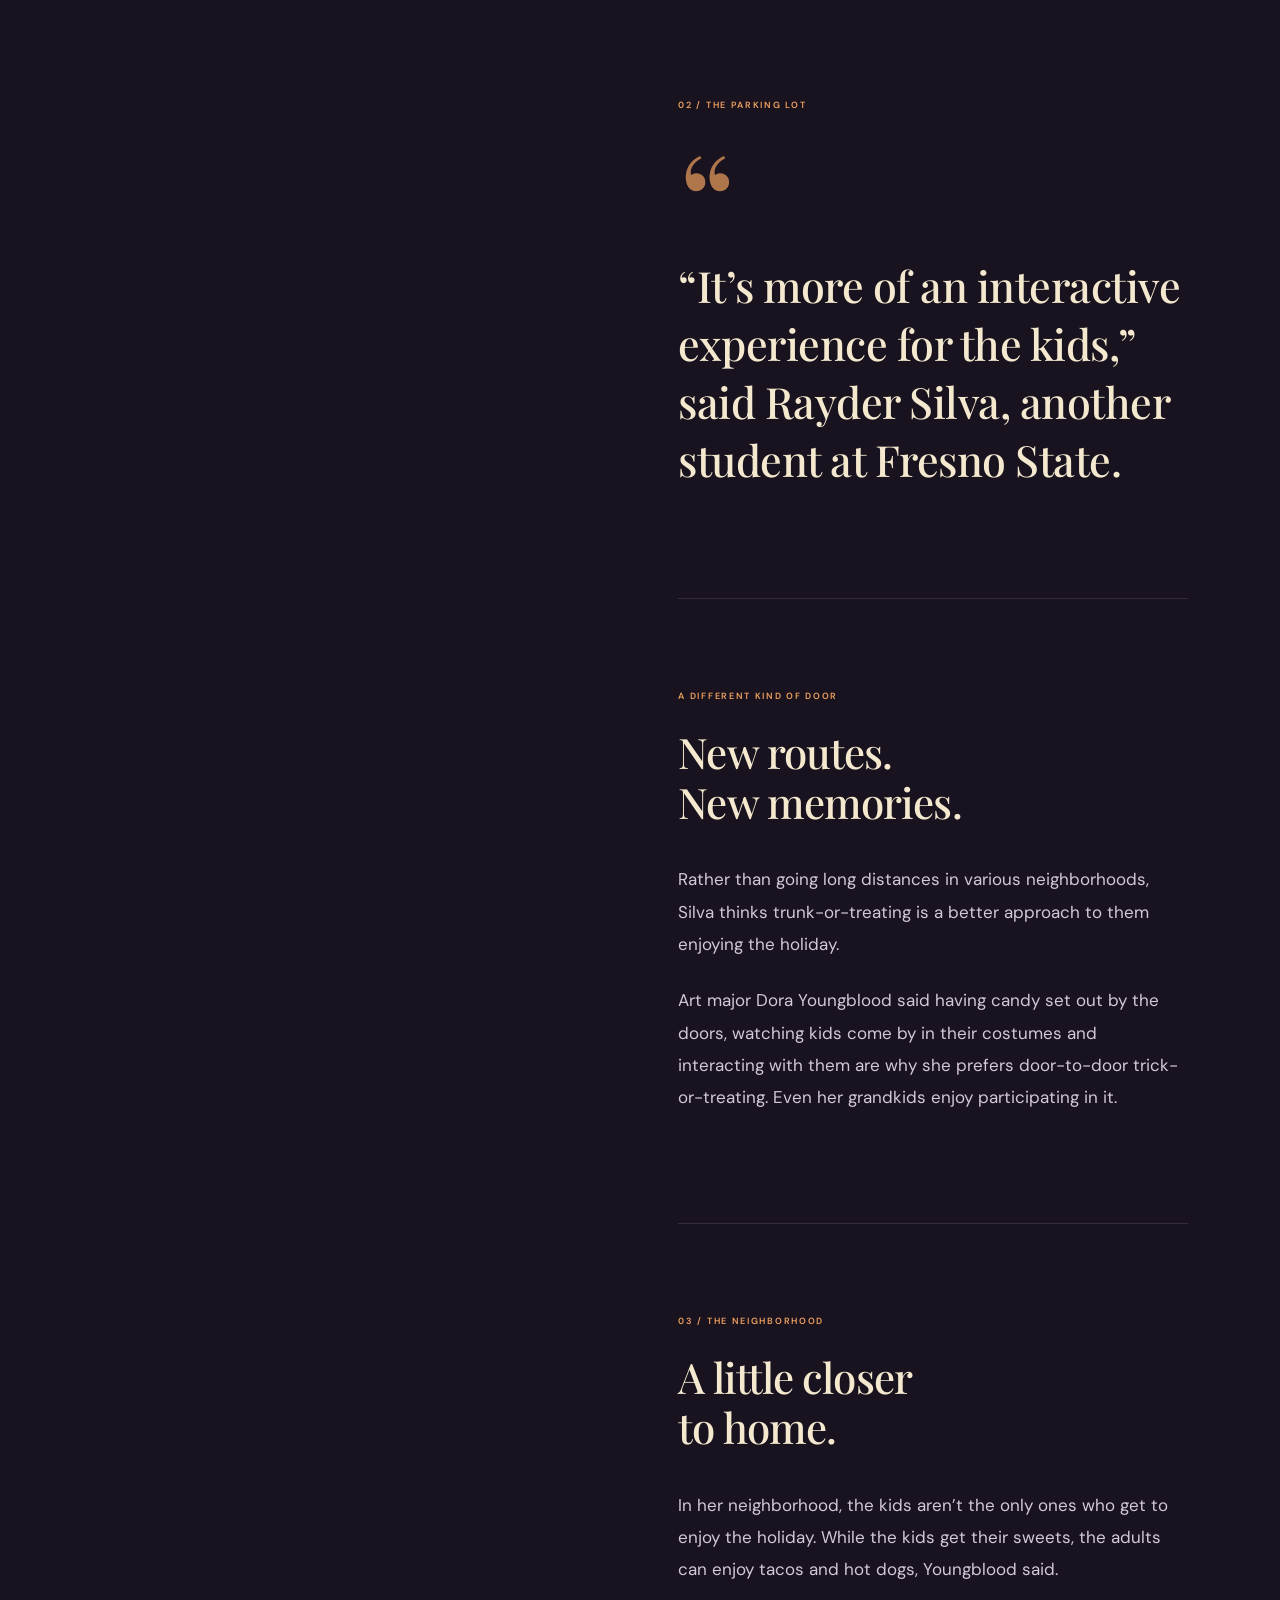
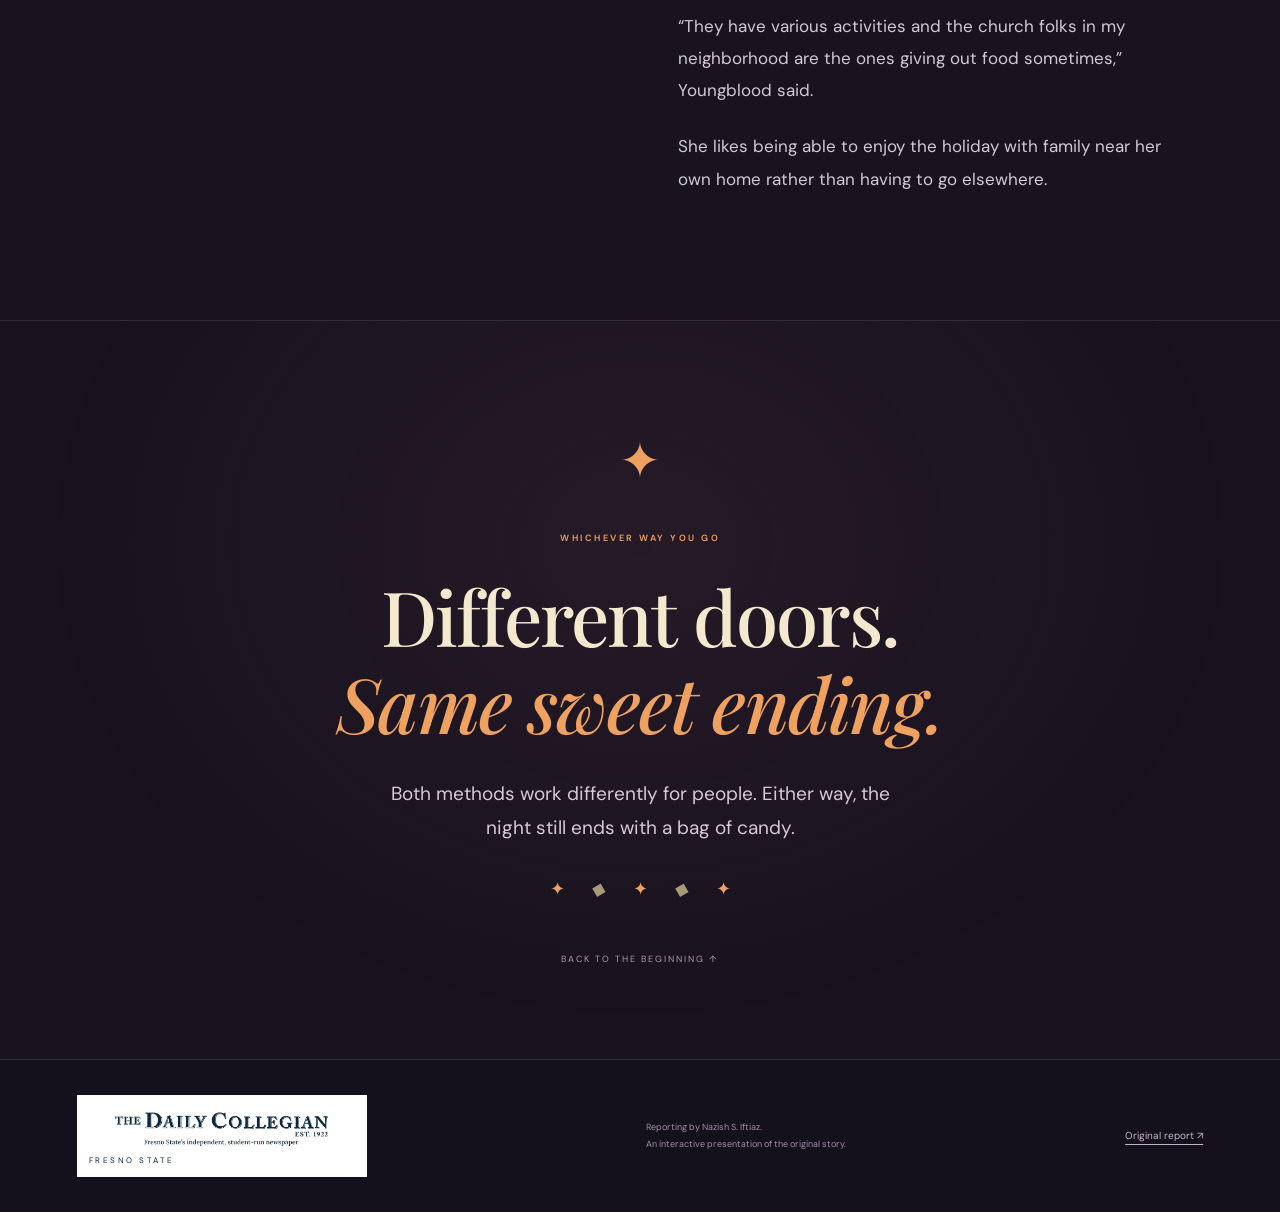
==== commit 4c5b5994: "Match Daily Collegian masthead and restore white site header" ====
--- a/halloween-story/index.html
+++ b/halloween-story/index.html
@@ -4,8 +4,8 @@
   <meta charset="utf-8">
   <meta name="viewport" content="width=device-width,initial-scale=1">
   <meta name="theme-color" content="#18131f">
-  <meta name="description" content="Fresno State students weigh Halloween traditions in this interactive presentation of The Collegian’s report.">
-  <title>Trick or trunk? — The Collegian</title>
+  <meta name="description" content="Fresno State students weigh Halloween traditions in this interactive presentation of The Daily Collegian’s report.">
+  <title>Trick or trunk? — The Daily Collegian</title>
   <link rel="stylesheet" href="./halloween.css">
   <script src="./halloween.js" defer></script>
 </head>
@@ -54,7 +54,7 @@
 </defs></svg>
 
 <div class="reading-progress" aria-hidden="true"><span></span></div>
-<header class="feature-bar"><a href="#top" class="brand">The Collegian<span>A HALLOWEEN FEATURE</span></a><div class="controls"><button id="motion-toggle" type="button" aria-pressed="true">Motion on</button><button id="sound-toggle" type="button" aria-pressed="false">Sound off <span aria-hidden="true">♪</span></button></div></header>
+<header class="feature-bar"><a href="#top" class="brand" aria-label="The Daily Collegian — back to the beginning"><img class="brand-masthead" src="./assets/daily-collegian-masthead.png" alt="The Daily Collegian" width="2000" height="320"><span>A HALLOWEEN FEATURE</span></a><div class="controls"><button id="motion-toggle" type="button" aria-pressed="true">Motion on</button><button id="sound-toggle" type="button" aria-pressed="false">Sound off <span aria-hidden="true">♪</span></button></div></header>
 
 <main>
 <section class="hero" id="top" aria-labelledby="headline">
@@ -117,6 +117,7 @@
 <p data-source-paragraph="15">Both methods work differently for people. Either way, the night still ends with a bag of candy.</p>
 <div class="candy-trail" aria-hidden="true"><span>✦</span><span>◆</span><span>✦</span><span>◆</span><span>✦</span></div><a class="back-top" href="#top">BACK TO THE BEGINNING ↑</a></section>
 </main>
-<footer><a class="brand" href="https://fscollegian.com/" target="_blank" rel="noopener">The Collegian<span>FRESNO STATE</span></a><p>Reporting by Nazish S. Iftiaz.<br>An interactive presentation of the original story.</p><a href="https://fscollegian.com/2026/10/trick-or-trunk-fresno-state-students-weigh-halloween-traditions/" target="_blank" rel="noopener">Original report ↗</a></footer>
+<footer><a class="brand" href="https://fscollegian.com/" target="_blank" rel="noopener" aria-label="The Daily Collegian website"><img class="brand-masthead" src="./assets/daily-collegian-masthead.png" alt="The Daily Collegian" width="2000" height="320"><span>FRESNO STATE</span></a><p>Reporting by Nazish S. Iftiaz.<br>An interactive presentation of the original story.</p><a href="https://fscollegian.com/2026/10/trick-or-trunk-fresno-state-students-weigh-halloween-traditions/" target="_blank" rel="noopener">Original report ↗</a></footer>
 <noscript><p class="no-script">The complete story is available above. Enable JavaScript to animate the illustrations.</p></noscript>
+<script src="halloween-child.js?v=page-scroll-1" defer></script>
 </body></html>
--- a/halloween-story/halloween.css
+++ b/halloween-story/halloween.css
@@ -14,3 +14,43 @@
 
 .neighborhood-lit .neighborhood-art{filter:drop-shadow(0 0 18px #f6c27c66)}.neighborhood-lit .scene-halo{background:radial-gradient(ellipse,#edb47955,transparent 70%)}
 @media(min-width:621px) and (max-width:900px){.story-step>p:not(.section-kicker){font-size:17px}.quote-step>p:not(.section-kicker){font-size:31px;line-height:1.4}}
+
+/* Activated only after a verified parent-page JavaScript handshake. */
+html.hh-page-scroll,
+html.hh-page-scroll body {
+  height:auto!important;
+  min-height:0!important;
+  overflow:hidden!important;
+  scroll-behavior:auto!important;
+  touch-action:pan-x pinch-zoom;
+}
+html.hh-page-scroll .hero {height:calc(var(--hh-viewport-height, 800px) - 90px)}
+html.hh-page-scroll .chapter-nav {position:relative;top:auto;will-change:transform}
+html.hh-page-scroll .sticky-scene {position:relative;top:auto;will-change:transform}
+html.hh-page-scroll .reading-progress {position:absolute;will-change:transform}
+@media(max-width:620px) {
+  html.hh-page-scroll .hero {height:calc(var(--hh-viewport-height, 800px) - 76px)}
+  html.hh-page-scroll .scene-column {position:relative;top:auto}
+  html.hh-page-scroll .sticky-scene {background:#18131f;box-shadow:0 12px 14px #18131f}
+}
+@media print {
+  html.hh-page-scroll,html.hh-page-scroll body {overflow:visible!important}
+}
+
+
+/* Use the publication's original masthead artwork and navy-on-white header. */
+.feature-bar { background:#fff; border-bottom-color:#e2e6e9; min-height:90px; padding:12px 5%; }
+.brand { display:block; width:340px; max-width:100%; min-width:0; letter-spacing:normal; }
+.brand-masthead { display:block; width:100%; height:auto; }
+.brand span { color:#0e2a3f; margin-top:5px; }
+.feature-bar .brand { flex:0 1 340px; }
+.feature-bar .controls { flex-shrink:0; }
+.feature-bar .controls button { color:#0e2a3f; border-color:#9eabb4; }
+.feature-bar .controls button:hover { color:#0e2a3f; border-color:#0e2a3f; background:#edf2f5; }
+footer .brand { width:290px; padding:10px 12px; background:#fff; }
+@media(max-width:620px) {
+  .feature-bar { min-height:76px; padding:12px 5%; gap:10px; }
+  .feature-bar .brand { flex:1 1 190px; max-width:210px; }
+  .brand span { font-size:6px; letter-spacing:1.4px; }
+  footer .brand { width:250px; }
+}
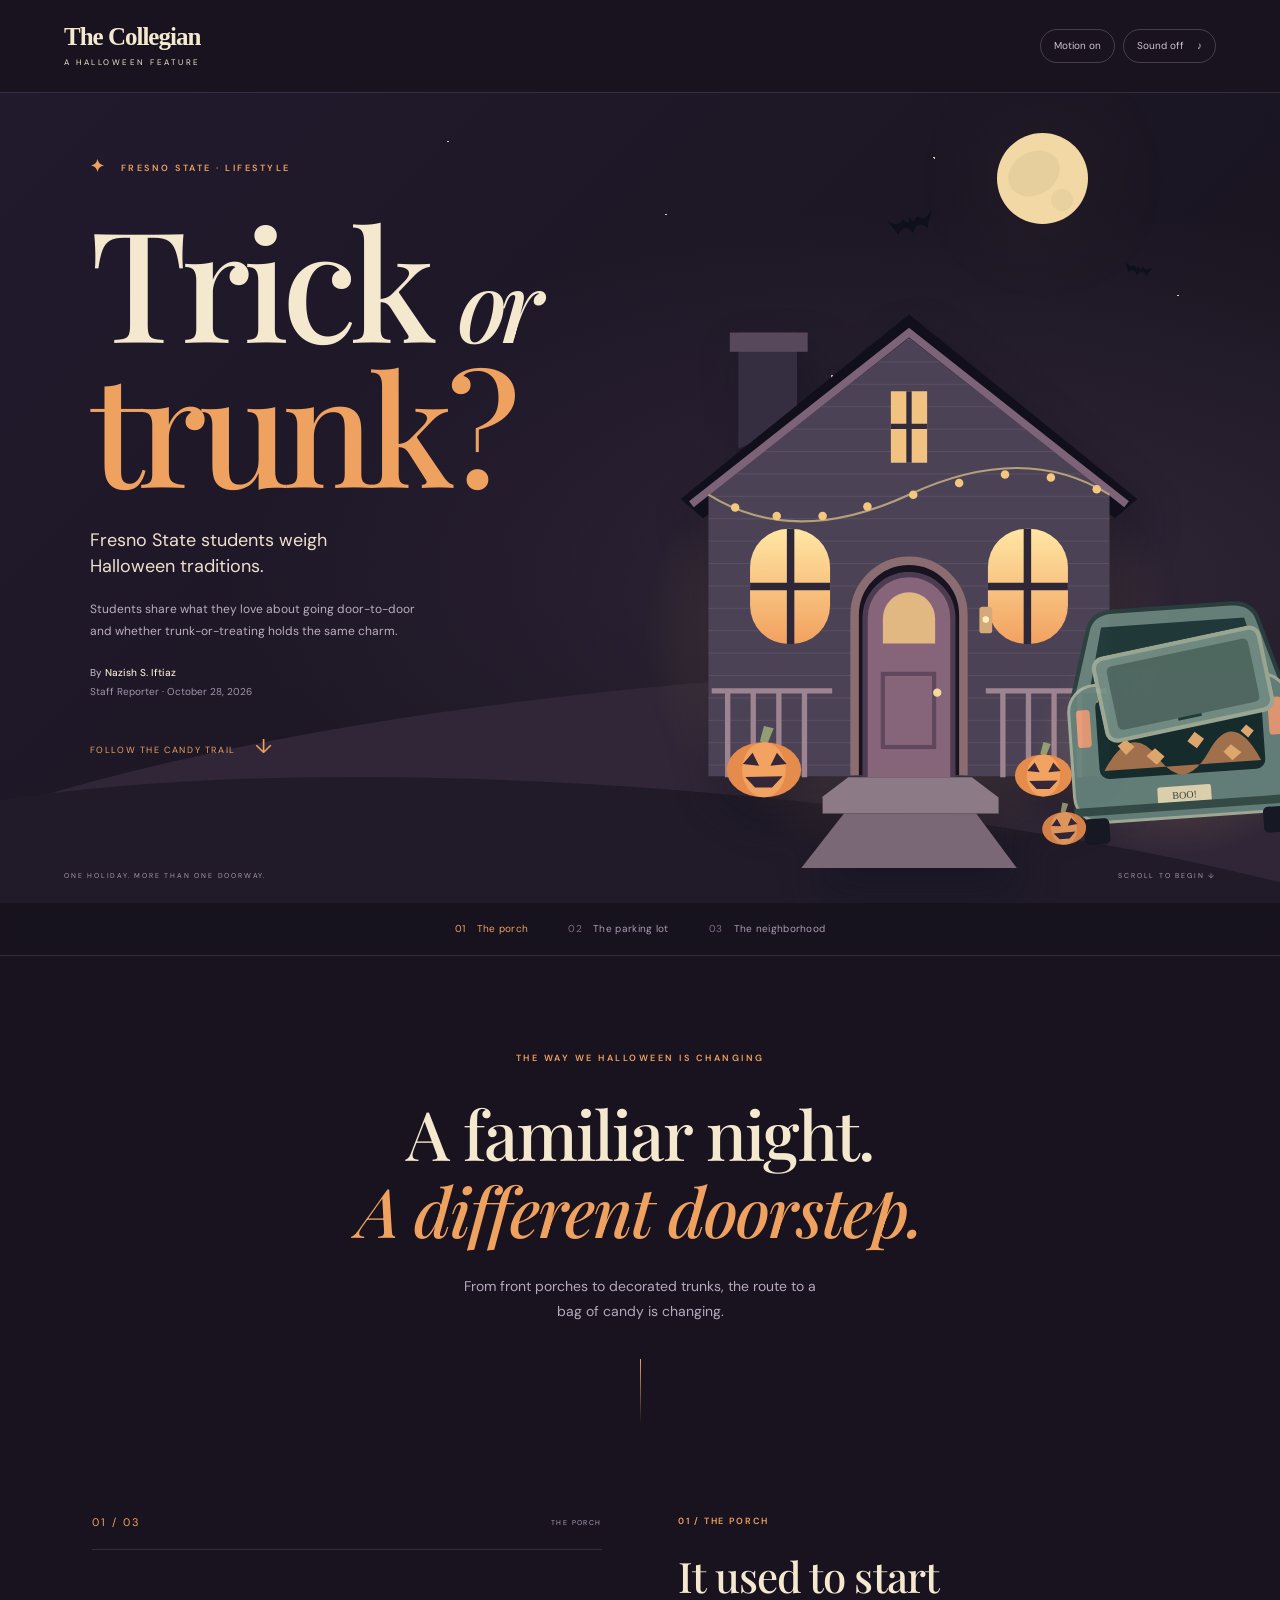
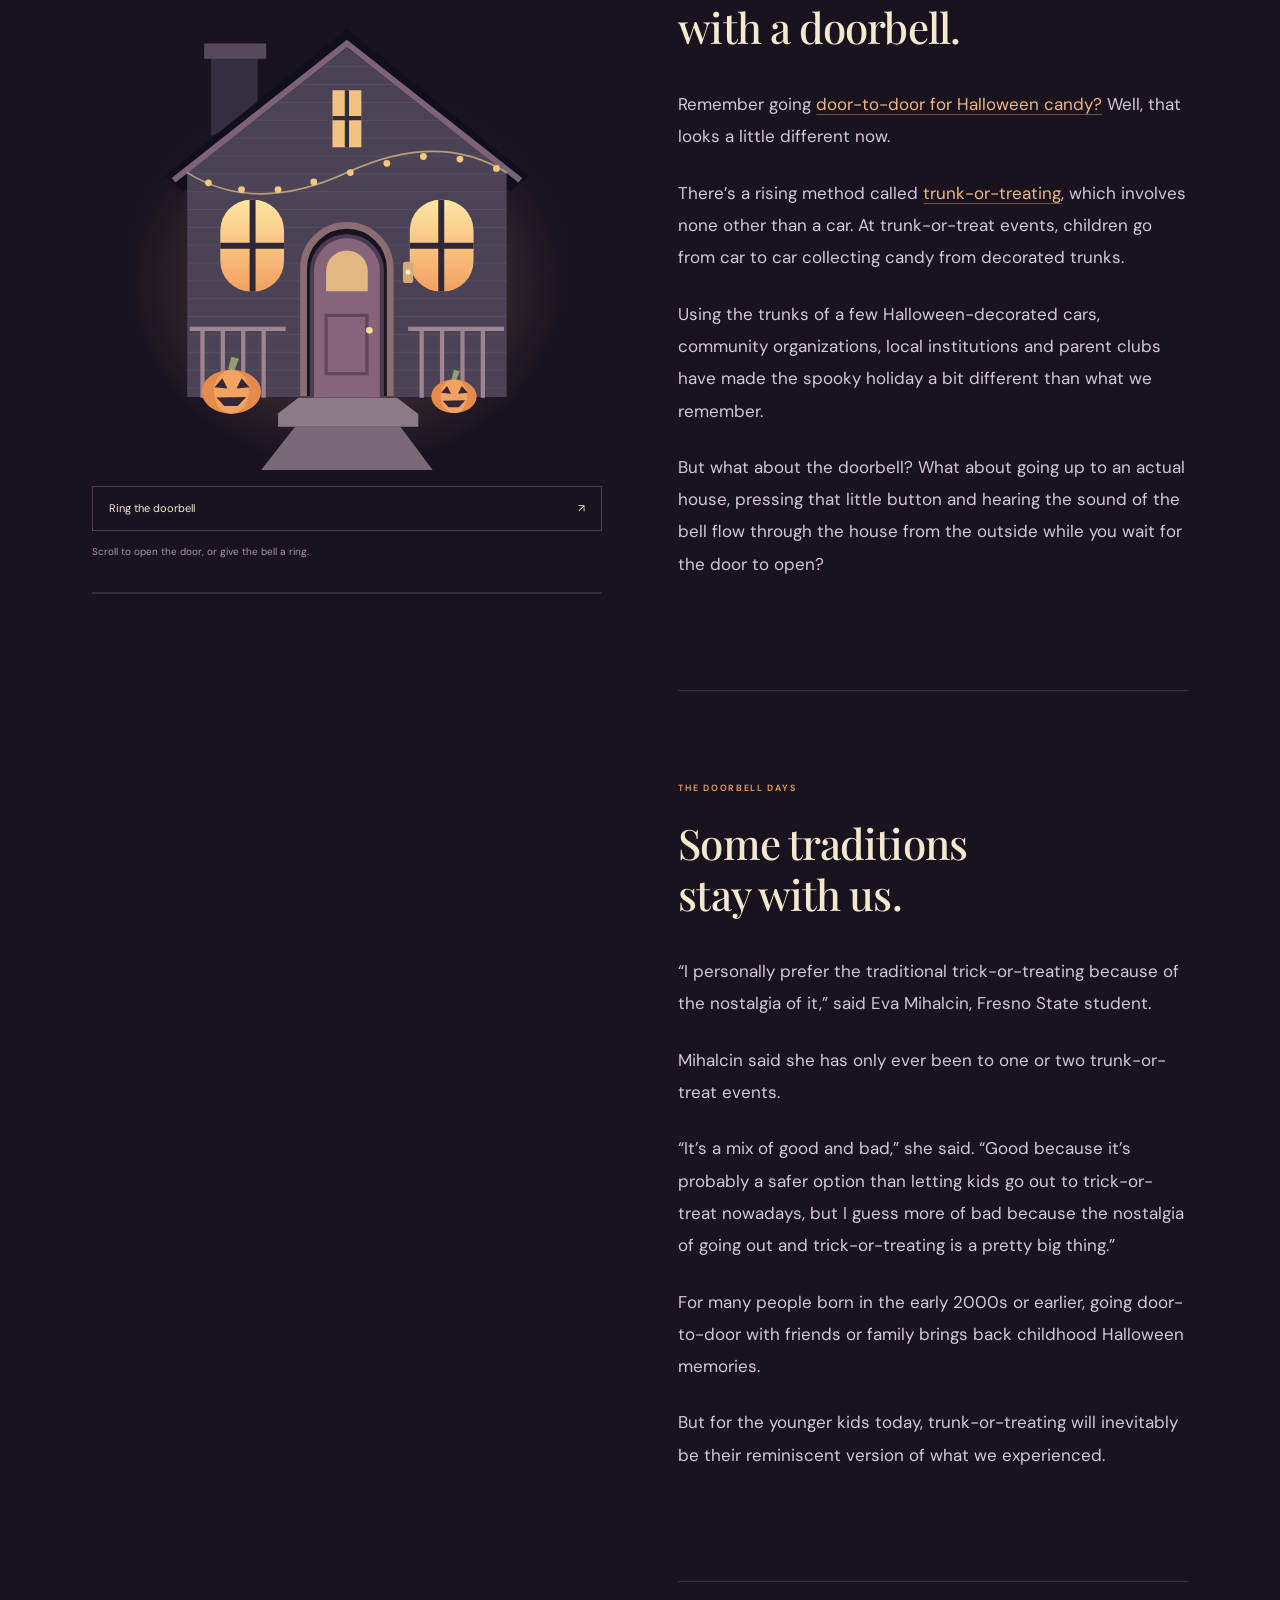
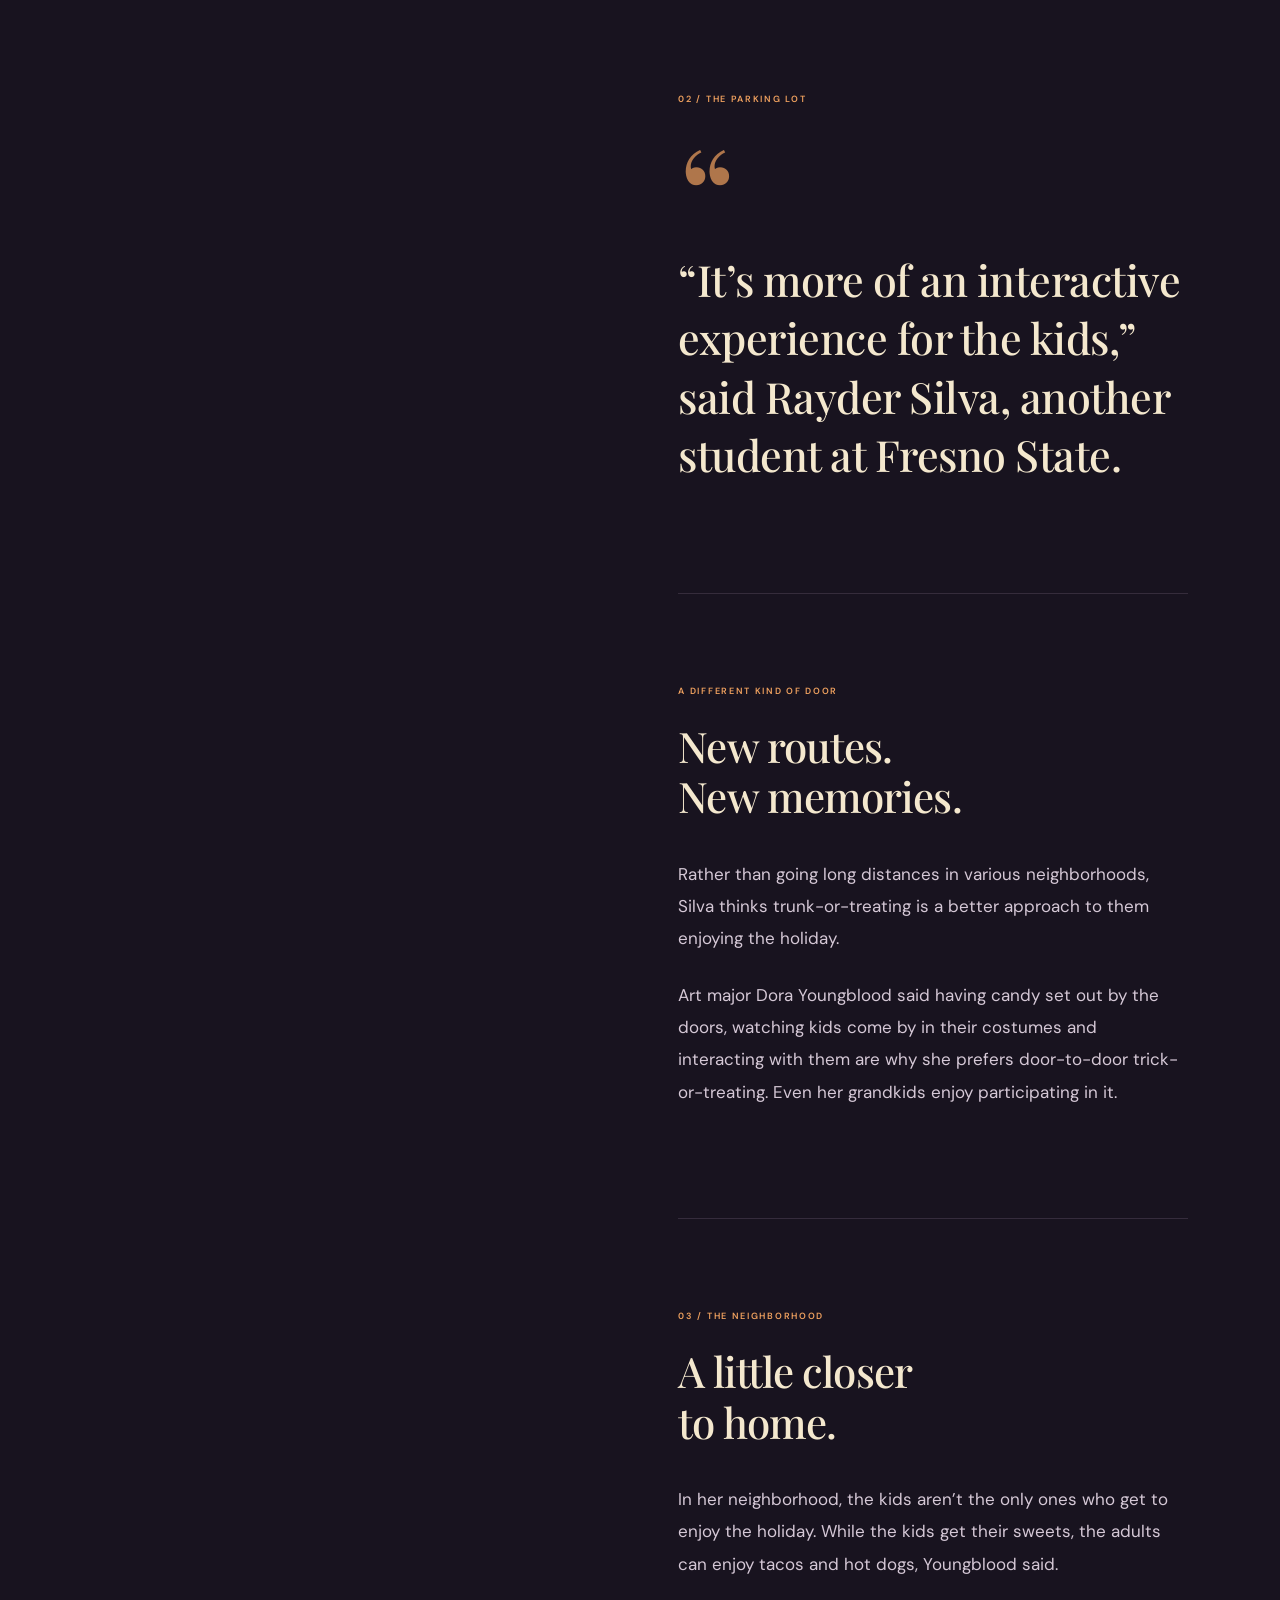
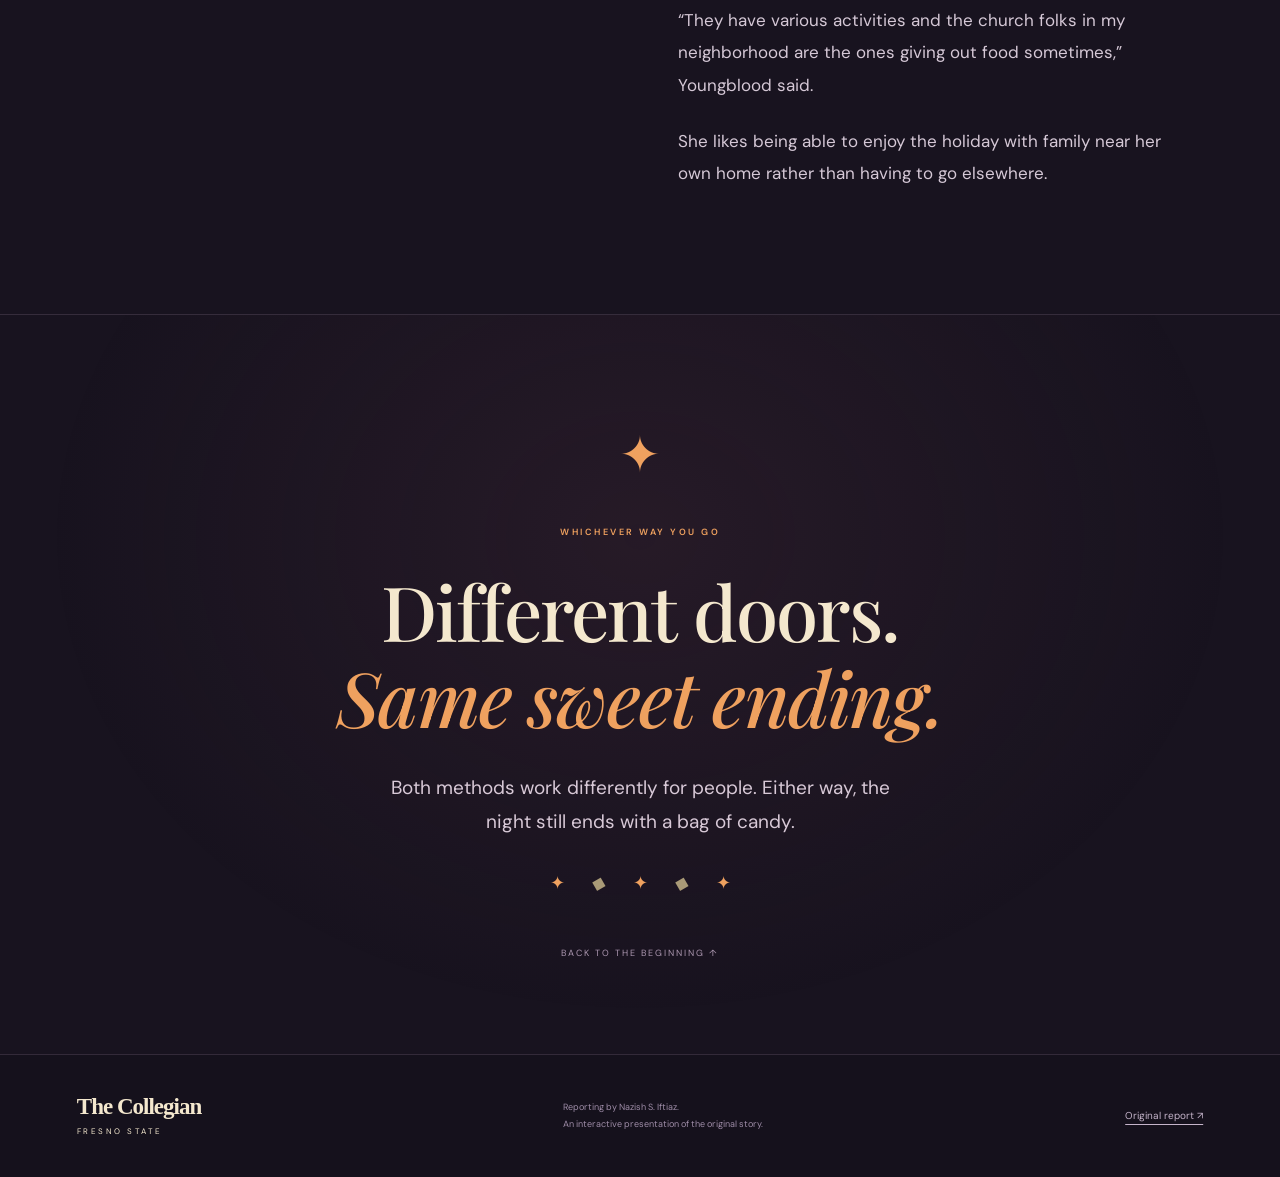
==== commit df8e4b9c: "Restore original page-scroll-1 Halloween feature" ====
--- a/halloween-story/index.html
+++ b/halloween-story/index.html
@@ -4,8 +4,8 @@
   <meta charset="utf-8">
   <meta name="viewport" content="width=device-width,initial-scale=1">
   <meta name="theme-color" content="#18131f">
-  <meta name="description" content="Fresno State students weigh Halloween traditions in this interactive presentation of The Daily Collegian’s report.">
-  <title>Trick or trunk? — The Daily Collegian</title>
+  <meta name="description" content="Fresno State students weigh Halloween traditions in this interactive presentation of The Collegian’s report.">
+  <title>Trick or trunk? — The Collegian</title>
   <link rel="stylesheet" href="./halloween.css">
   <script src="./halloween.js" defer></script>
 </head>
@@ -54,7 +54,7 @@
 </defs></svg>
 
 <div class="reading-progress" aria-hidden="true"><span></span></div>
-<header class="feature-bar"><a href="#top" class="brand" aria-label="The Daily Collegian — back to the beginning"><img class="brand-masthead" src="./assets/daily-collegian-masthead.png" alt="The Daily Collegian" width="2000" height="320"><span>A HALLOWEEN FEATURE</span></a><div class="controls"><button id="motion-toggle" type="button" aria-pressed="true">Motion on</button><button id="sound-toggle" type="button" aria-pressed="false">Sound off <span aria-hidden="true">♪</span></button></div></header>
+<header class="feature-bar"><a href="#top" class="brand">The Collegian<span>A HALLOWEEN FEATURE</span></a><div class="controls"><button id="motion-toggle" type="button" aria-pressed="true">Motion on</button><button id="sound-toggle" type="button" aria-pressed="false">Sound off <span aria-hidden="true">♪</span></button></div></header>
 
 <main>
 <section class="hero" id="top" aria-labelledby="headline">
@@ -117,7 +117,7 @@
 <p data-source-paragraph="15">Both methods work differently for people. Either way, the night still ends with a bag of candy.</p>
 <div class="candy-trail" aria-hidden="true"><span>✦</span><span>◆</span><span>✦</span><span>◆</span><span>✦</span></div><a class="back-top" href="#top">BACK TO THE BEGINNING ↑</a></section>
 </main>
-<footer><a class="brand" href="https://fscollegian.com/" target="_blank" rel="noopener" aria-label="The Daily Collegian website"><img class="brand-masthead" src="./assets/daily-collegian-masthead.png" alt="The Daily Collegian" width="2000" height="320"><span>FRESNO STATE</span></a><p>Reporting by Nazish S. Iftiaz.<br>An interactive presentation of the original story.</p><a href="https://fscollegian.com/2026/10/trick-or-trunk-fresno-state-students-weigh-halloween-traditions/" target="_blank" rel="noopener">Original report ↗</a></footer>
+<footer><a class="brand" href="https://fscollegian.com/" target="_blank" rel="noopener">The Collegian<span>FRESNO STATE</span></a><p>Reporting by Nazish S. Iftiaz.<br>An interactive presentation of the original story.</p><a href="https://fscollegian.com/2026/10/trick-or-trunk-fresno-state-students-weigh-halloween-traditions/" target="_blank" rel="noopener">Original report ↗</a></footer>
 <noscript><p class="no-script">The complete story is available above. Enable JavaScript to animate the illustrations.</p></noscript>
 <script src="halloween-child.js?v=page-scroll-1" defer></script>
 </body></html>
--- a/halloween-story/halloween.css
+++ b/halloween-story/halloween.css
@@ -36,21 +36,3 @@
 @media print {
   html.hh-page-scroll,html.hh-page-scroll body {overflow:visible!important}
 }
-
-
-/* Use the publication's original masthead artwork and navy-on-white header. */
-.feature-bar { background:#fff; border-bottom-color:#e2e6e9; min-height:90px; padding:12px 5%; }
-.brand { display:block; width:340px; max-width:100%; min-width:0; letter-spacing:normal; }
-.brand-masthead { display:block; width:100%; height:auto; }
-.brand span { color:#0e2a3f; margin-top:5px; }
-.feature-bar .brand { flex:0 1 340px; }
-.feature-bar .controls { flex-shrink:0; }
-.feature-bar .controls button { color:#0e2a3f; border-color:#9eabb4; }
-.feature-bar .controls button:hover { color:#0e2a3f; border-color:#0e2a3f; background:#edf2f5; }
-footer .brand { width:290px; padding:10px 12px; background:#fff; }
-@media(max-width:620px) {
-  .feature-bar { min-height:76px; padding:12px 5%; gap:10px; }
-  .feature-bar .brand { flex:1 1 190px; max-width:210px; }
-  .brand span { font-size:6px; letter-spacing:1.4px; }
-  footer .brand { width:250px; }
-}
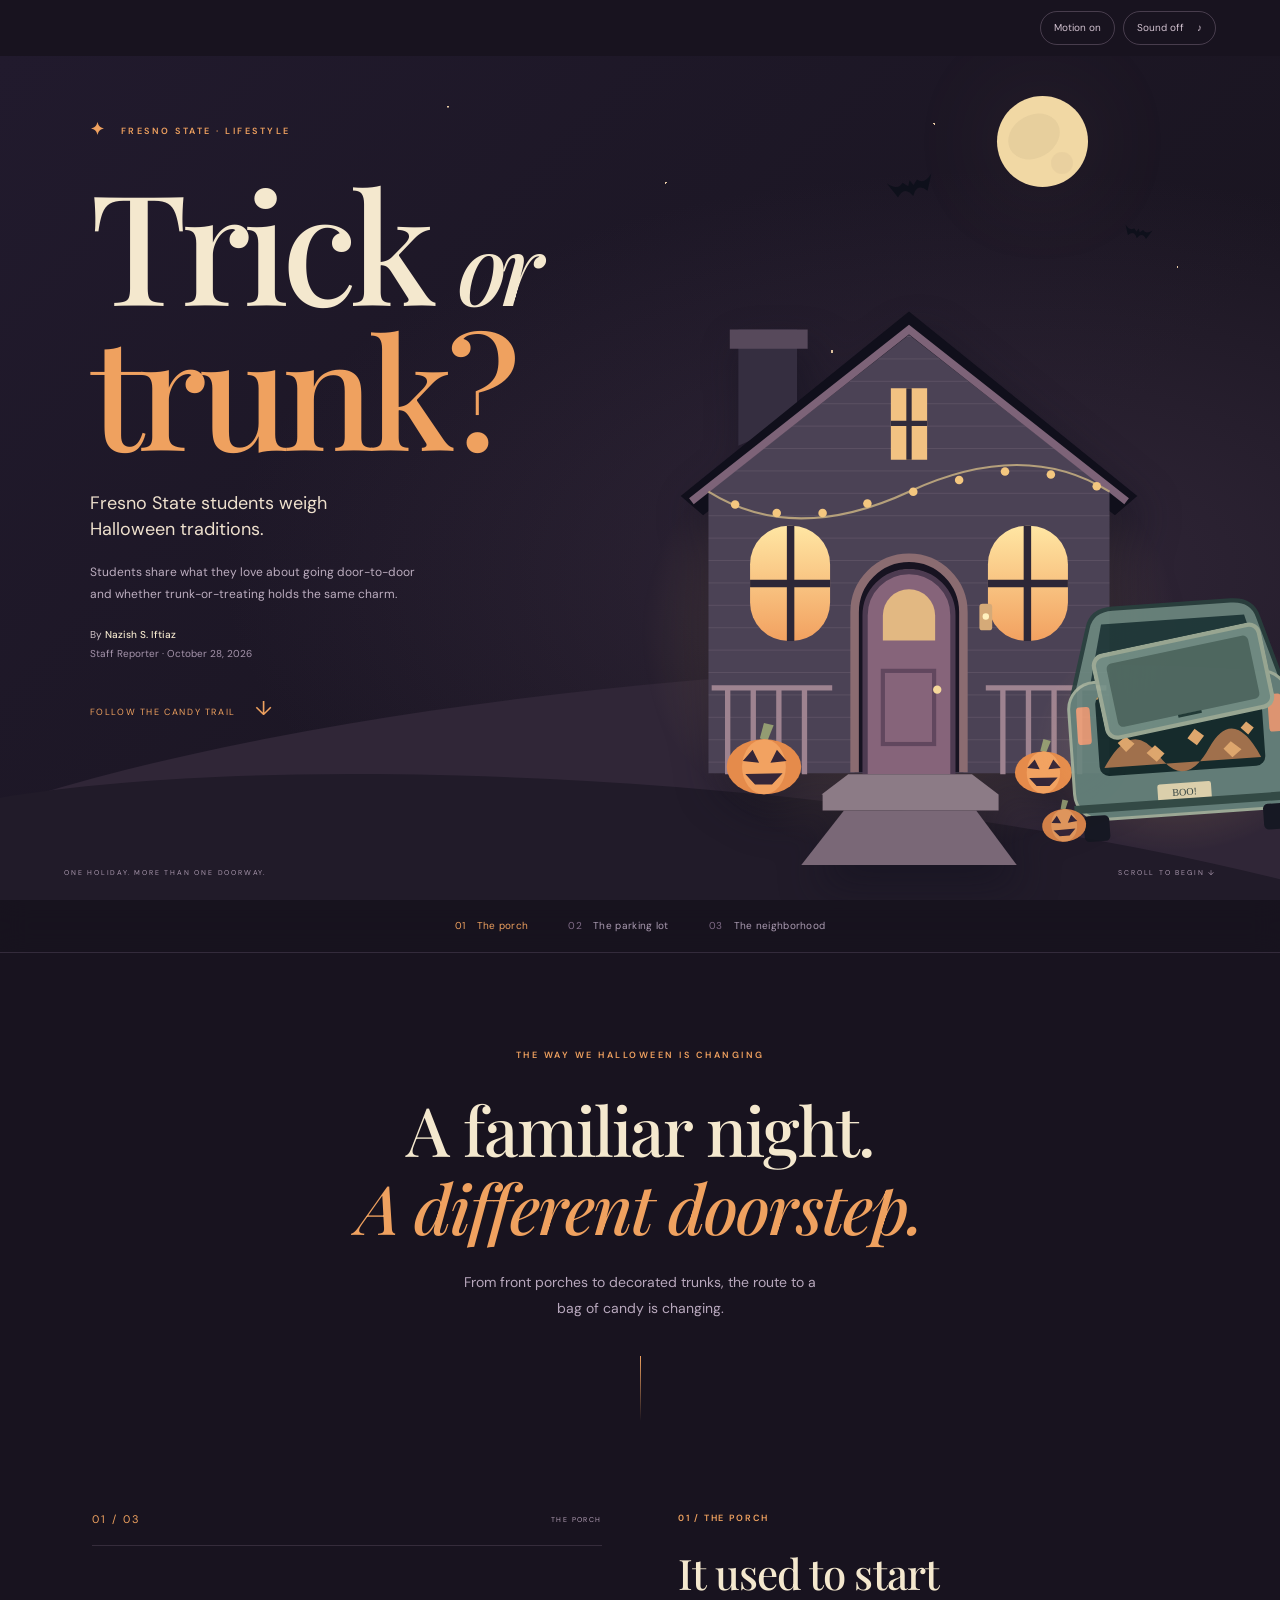
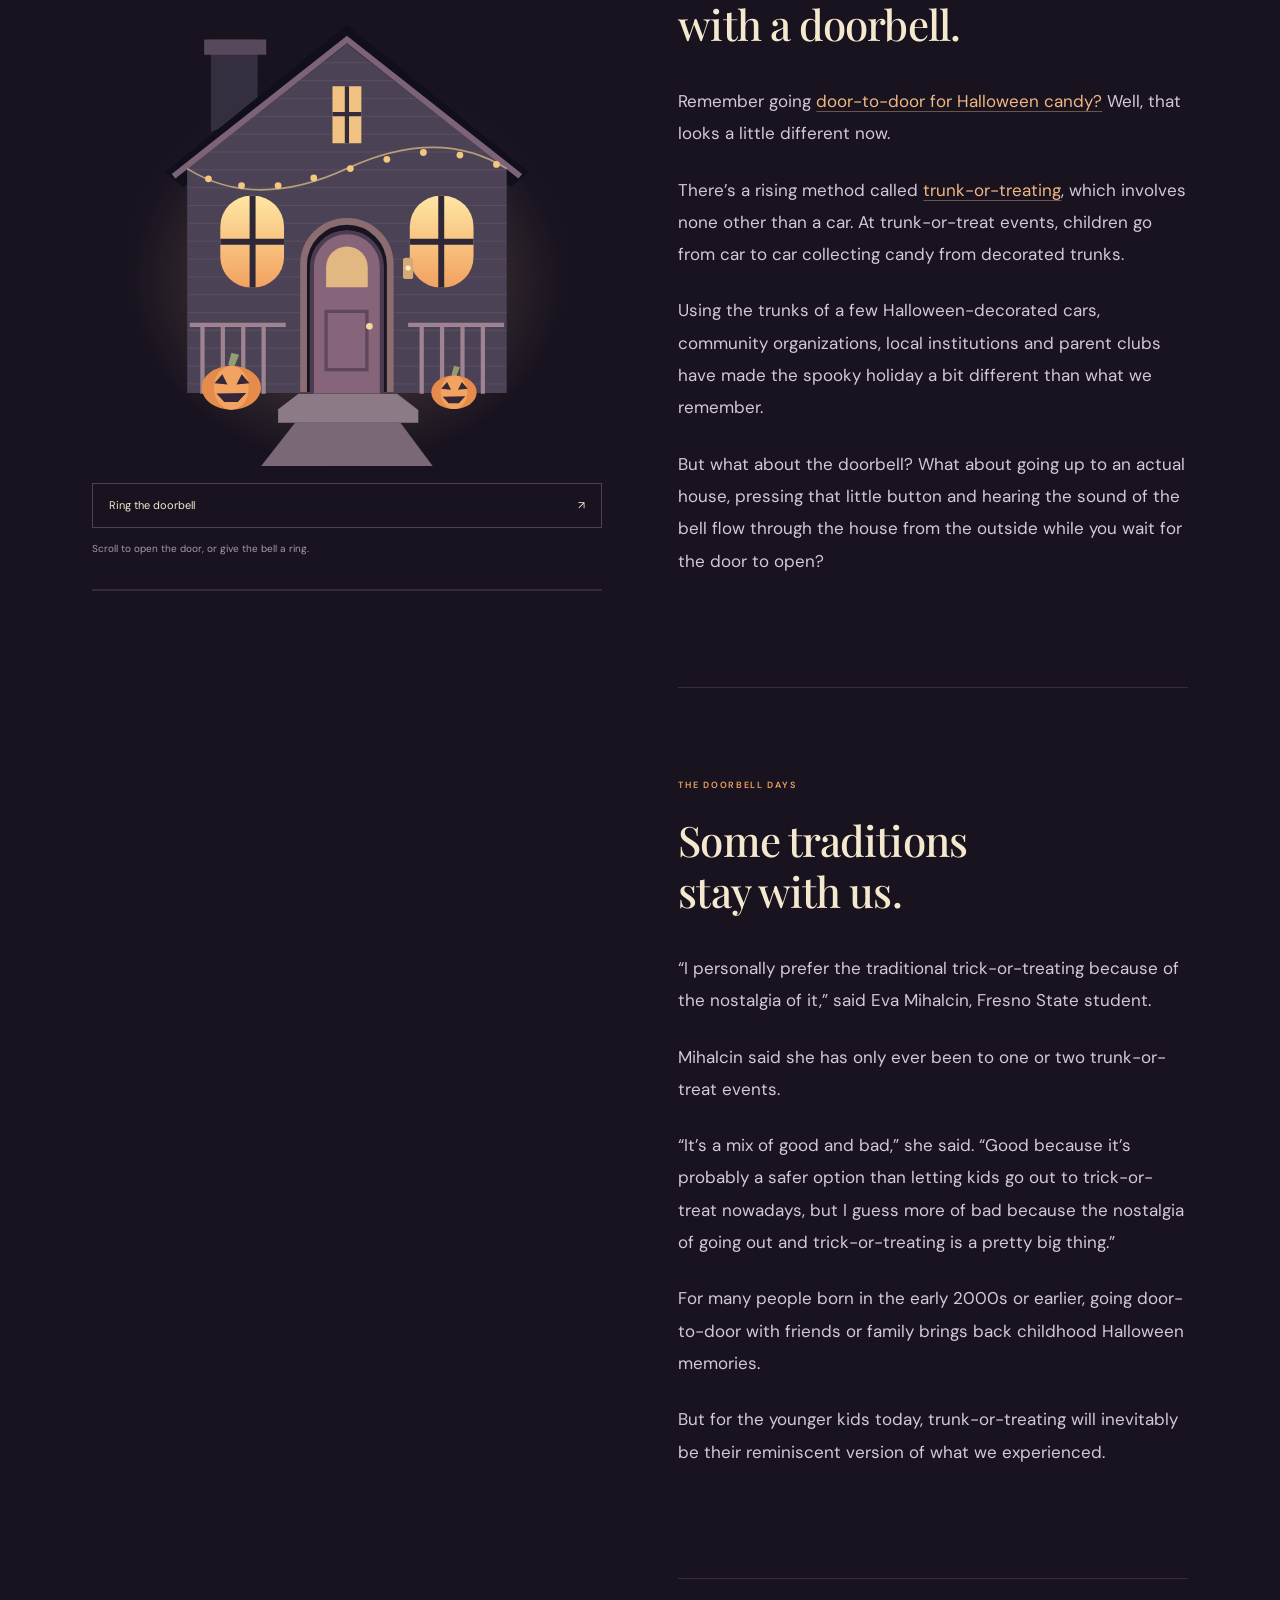
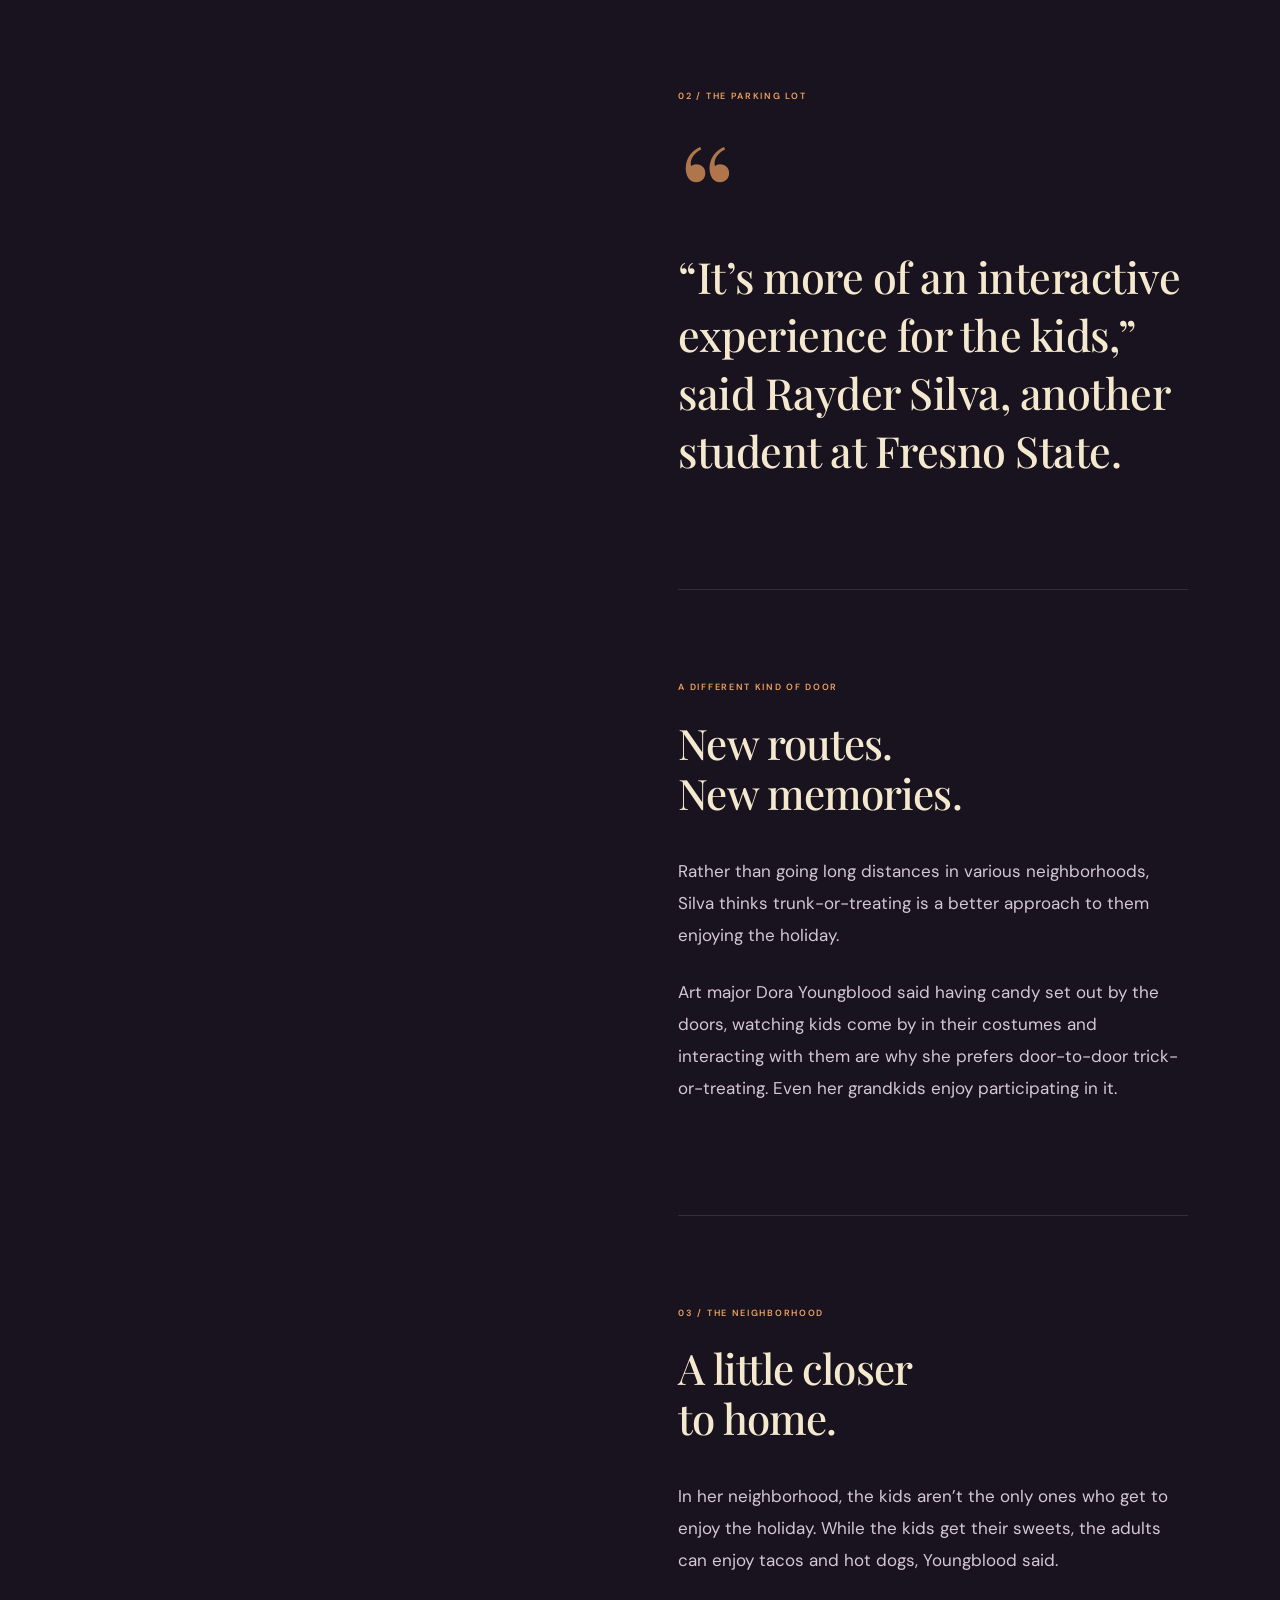
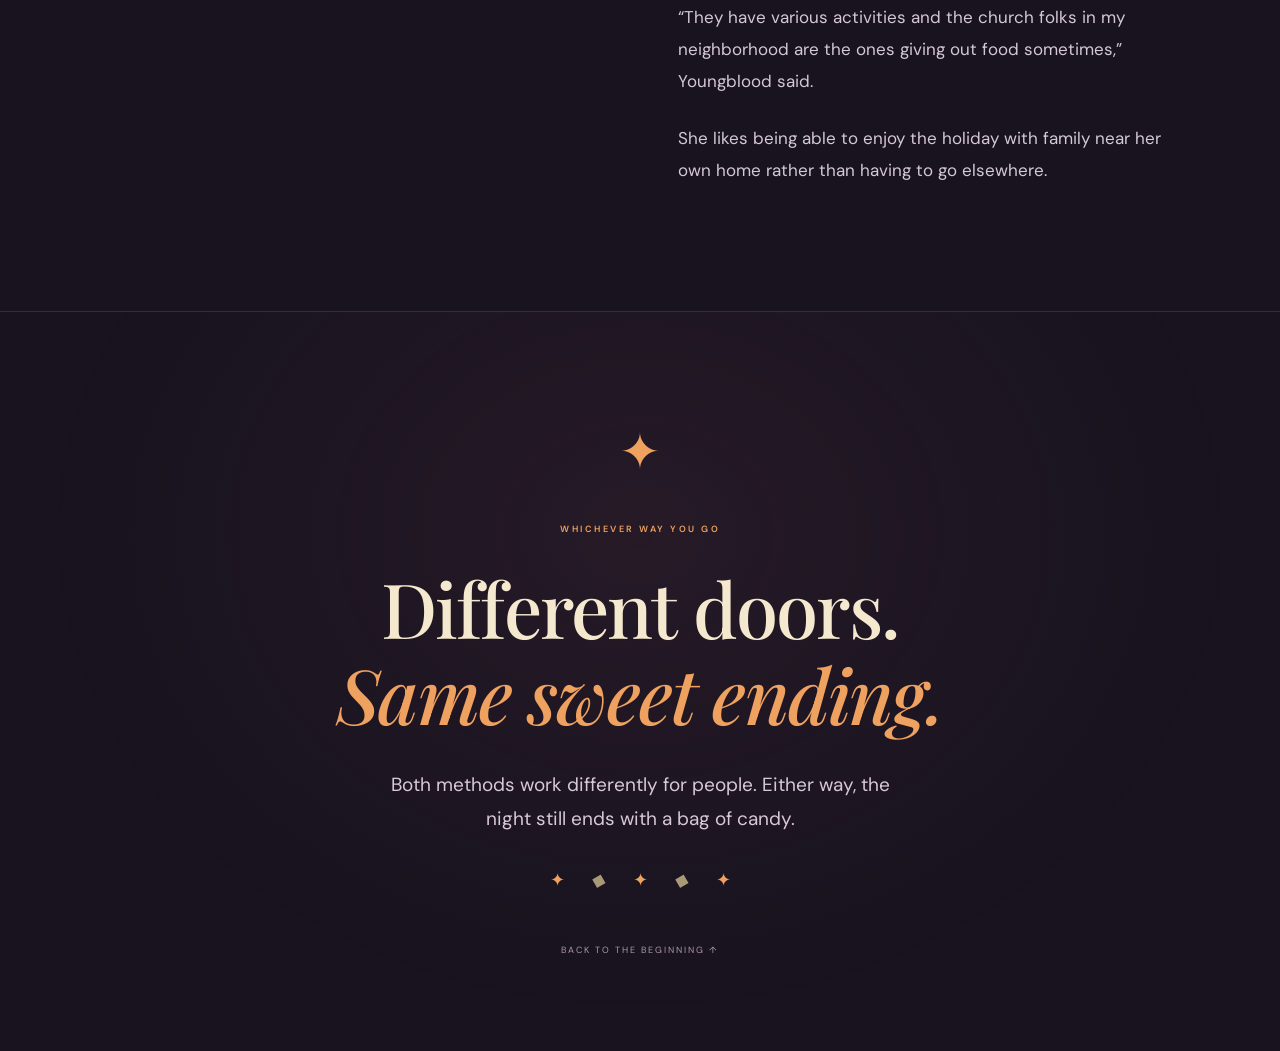
==== commit 2504ce03: "Remove duplicate feature branding and inner footer" ====
--- a/halloween-story/index.html
+++ b/halloween-story/index.html
@@ -6,7 +6,7 @@
   <meta name="theme-color" content="#18131f">
   <meta name="description" content="Fresno State students weigh Halloween traditions in this interactive presentation of The Collegian’s report.">
   <title>Trick or trunk? — The Collegian</title>
-  <link rel="stylesheet" href="./halloween.css">
+  <link rel="stylesheet" href="./halloween.css?v=cleanup-3">
   <script src="./halloween.js" defer></script>
 </head>
 <body>
@@ -54,7 +54,7 @@
 </defs></svg>
 
 <div class="reading-progress" aria-hidden="true"><span></span></div>
-<header class="feature-bar"><a href="#top" class="brand">The Collegian<span>A HALLOWEEN FEATURE</span></a><div class="controls"><button id="motion-toggle" type="button" aria-pressed="true">Motion on</button><button id="sound-toggle" type="button" aria-pressed="false">Sound off <span aria-hidden="true">♪</span></button></div></header>
+<header class="feature-bar" aria-label="Story display controls"><div class="controls"><button id="motion-toggle" type="button" aria-pressed="true">Motion on</button><button id="sound-toggle" type="button" aria-pressed="false">Sound off <span aria-hidden="true">♪</span></button></div></header>
 
 <main>
 <section class="hero" id="top" aria-labelledby="headline">
@@ -117,7 +117,6 @@
 <p data-source-paragraph="15">Both methods work differently for people. Either way, the night still ends with a bag of candy.</p>
 <div class="candy-trail" aria-hidden="true"><span>✦</span><span>◆</span><span>✦</span><span>◆</span><span>✦</span></div><a class="back-top" href="#top">BACK TO THE BEGINNING ↑</a></section>
 </main>
-<footer><a class="brand" href="https://fscollegian.com/" target="_blank" rel="noopener">The Collegian<span>FRESNO STATE</span></a><p>Reporting by Nazish S. Iftiaz.<br>An interactive presentation of the original story.</p><a href="https://fscollegian.com/2026/10/trick-or-trunk-fresno-state-students-weigh-halloween-traditions/" target="_blank" rel="noopener">Original report ↗</a></footer>
 <noscript><p class="no-script">The complete story is available above. Enable JavaScript to animate the illustrations.</p></noscript>
-<script src="halloween-child.js?v=page-scroll-1" defer></script>
+<script src="halloween-child.js?v=cleanup-3" defer></script>
 </body></html>
--- a/halloween-story/halloween.css
+++ b/halloween-story/halloween.css
@@ -1,16 +1,16 @@
 /* Hosted feature styles. These run inside the iframe, not in the SNO editor. */
 @import url('https://fonts.googleapis.com/css2?family=DM+Sans:wght@400;500;600;700&family=Playfair+Display:ital,wght@0,500;0,600;0,700;1,500;1,600&display=swap');
 :root{color-scheme:dark;--night:#18131f;--panel:#231d2b;--cream:#f4e8ce;--orange:#efa15f;--muted:#bcadbf;--line:#a48caa35;--serif:'Playfair Display',Georgia,serif;--sans:'DM Sans','Open Sans',Arial,sans-serif;--door-width:1;--door-skew:0deg;--trunk-lift:0px;--trunk-scale:1;--scene-progress:0%;--hero-shift:0px;--reading:0%}
-*{box-sizing:border-box}html{scroll-behavior:smooth;scroll-padding-top:90px;background:var(--night)}body{margin:0;color:var(--cream);background:var(--night);font:16px/1.6 var(--sans);overflow-x:hidden}button,a{-webkit-tap-highlight-color:transparent}a{color:inherit}button{font:inherit;cursor:pointer}a:focus-visible,button:focus-visible{outline:3px solid var(--orange);outline-offset:5px}.art-definitions{position:absolute;width:0;height:0;overflow:hidden;pointer-events:none}.skip{position:fixed;top:10px;left:10px;z-index:99;background:var(--cream);color:var(--night);padding:12px;transform:translateY(-160%)}.skip:focus{transform:none}.reading-progress{position:fixed;inset:0 0 auto;z-index:60;height:3px;pointer-events:none}.reading-progress span{display:block;width:var(--reading);height:100%;background:var(--orange)}.feature-bar{display:flex;align-items:center;justify-content:space-between;gap:20px;padding:24px 5%;border-bottom:1px solid var(--line);position:relative;z-index:10;background:var(--night)}.brand{font:700 25px/1 Georgia,serif;letter-spacing:-1px;text-decoration:none}.brand span{display:block;font:8px/1.4 var(--sans);letter-spacing:2.5px;margin-top:8px}.controls{display:flex;gap:8px}.controls button{border:1px solid #8b778e6b;color:#d2c2d0;border-radius:30px;background:transparent;padding:8px 13px;font-size:10px}.controls button:hover{border-color:var(--orange);color:var(--cream)}#sound-toggle span{margin-left:10px}.hero{position:relative;min-height:790px;height:calc(100svh - 90px);max-height:1000px;isolation:isolate;overflow:hidden;background:radial-gradient(ellipse at 78% 61%,#53405a66,transparent 55%),linear-gradient(135deg,#211a2d,#1a1521 70%)}.hero-copy{position:relative;z-index:4;padding:60px 0 150px 7%;width:58%;pointer-events:none}.hero-copy a{pointer-events:auto}.eyebrow{font-size:9px;letter-spacing:2.5px;font-weight:600;color:var(--orange);margin:0 0 28px}.little-star{margin-right:10px;font-size:17px;vertical-align:-1px}.hero h1{font:500 clamp(100px,12vw,160px)/.94 var(--serif);letter-spacing:-7px;margin:0 0 30px}.hero h1 i{font-size:.64em;font-weight:500}.hero h1 em{font-style:normal;color:var(--orange)}.hero-subtitle{font-size:18px;line-height:1.45;margin:0 0 20px;color:#eee0cd}.deck{max-width:330px;font-size:12px;line-height:1.8;color:var(--muted);margin:0 0 22px}.byline{font-size:10px;color:#d1c4ca;line-height:1.6}.byline strong{font-weight:500;color:var(--cream)}.byline span{display:block;color:#a695ac;margin-top:3px}.read-link{display:inline-block;text-decoration:none;color:var(--orange);font-size:9px;letter-spacing:1.6px;margin-top:20px}.read-link span{font-size:20px;margin-left:16px}.hero-landscape{position:absolute;inset:0;transform:translateY(var(--hero-shift));z-index:2;pointer-events:none}.hill{position:absolute;border-radius:50% 50% 0 0;bottom:-130px;left:-15%;width:140%;height:350px;transform:rotate(-5deg);background:#302637}.hill-front{background:#211b29;bottom:-240px;transform:rotate(5deg)}.hero-house{position:absolute;width:min(640px,61vw);height:auto;right:4%;bottom:35px;filter:drop-shadow(10px 20px 20px #100e1b77)}.hero-car{position:absolute;width:28%;right:-6%;bottom:35px;transform:rotate(-4deg);opacity:.9}.moon{position:absolute;width:91px;height:91px;right:15%;top:40px;background:#f1d8a4;border-radius:50%;box-shadow:0 0 110px #d8ac7d18;z-index:1}.moon:before{content:'';position:absolute;inset:19px 27px 29px 10px;background:#c3ae86;border-radius:50%;opacity:.24;transform:rotate(-30deg)}.moon:after{content:'';position:absolute;right:15px;bottom:13px;width:22px;height:22px;background:#c3ae86;border-radius:50%;opacity:.17}.hero-stars{position:absolute;inset:0;background-image:radial-gradient(1px 1px at 52% 15%,#e8cba5 99%,transparent),radial-gradient(1px 1px at 92% 25%,#e8cba5 99%,transparent),radial-gradient(1.5px 1.5px at 65% 35%,#e8cba5 99%,transparent),radial-gradient(1px 1px at 73% 8%,#e8cba5 99%,transparent),radial-gradient(1px 1px at 35% 6%,#e8cba5 99%,transparent);animation:twinkle 5s ease-in-out infinite alternate}.bat{position:absolute;width:46px;right:27%;top:120px;color:#0e101b;z-index:3;transform:rotate(-13deg);animation:batfloat 5s ease-in-out infinite alternate}.bat-two{width:28px;right:10%;top:170px;transform:rotate(12deg);animation-delay:-2s}.hero-caption{position:absolute;z-index:5;bottom:22px;left:5%;right:5%;display:flex;justify-content:space-between;gap:20px;font-size:7px;letter-spacing:1.8px;color:#aa98ae}.chapter-nav{display:flex;justify-content:center;gap:40px;position:sticky;top:0;z-index:30;background:#18131ff2;border-bottom:1px solid var(--line);padding:18px 5%;backdrop-filter:blur(14px)}.chapter-nav a{font-size:10px;letter-spacing:.3px;text-decoration:none;color:#ac9cb2;white-space:nowrap}.chapter-nav a span{margin-right:8px;color:#806c88}.chapter-nav a.active{color:var(--orange)}.chapter-nav a.active span{color:var(--orange)}.opening{padding:95px 24px 70px;text-align:center;max-width:750px;margin:auto}.opening h2,.ending h2{font:500 clamp(38px,5.8vw,68px)/1.14 var(--serif);letter-spacing:-1.8px;margin:0 0 25px}.opening h2 i,.ending h2 i{color:var(--orange);font-weight:500}.opening-note{font-size:14px;line-height:1.8;color:#b8a8bd;max-width:380px;margin:0 auto}.opening-line{display:block;width:1px;height:65px;margin:35px auto 0;background:linear-gradient(var(--orange),transparent)}.story-layout{max-width:1250px;margin:0 auto;display:grid;grid-template-columns:minmax(0,1fr) minmax(0,1fr);gap:7%;padding:0 6%}.scene-column{position:relative;min-width:0}.sticky-scene{position:sticky;top:90px;padding-top:20px;overflow:hidden}.scene-head{display:flex;justify-content:space-between;gap:15px;align-items:center;font-size:8px;letter-spacing:1.4px;color:#b4a0b7;border-bottom:1px solid var(--line);padding:0 0 17px}.scene-count{font-size:11px;color:var(--orange);letter-spacing:2px}.scene-name{font-size:7px}.scene-art{position:relative;width:100%;aspect-ratio:1 / 1.04}.scene-halo{position:absolute;inset:20% 0 0;border-radius:50%;background:radial-gradient(ellipse,#70516b33,transparent 68%);transition:background 1s}.scene-art>svg{position:absolute;inset:0;width:100%;height:100%;transition:opacity .8s,transform .8s;overflow:visible}.porch-art{opacity:1}.trunk-art,.neighborhood-art{opacity:0;transform:translateY(12px)}[data-current-scene=trunk] .porch-art,[data-current-scene=neighborhood] .porch-art{opacity:0;transform:translateY(-12px)}[data-current-scene=trunk] .trunk-art,[data-current-scene=neighborhood] .neighborhood-art{opacity:1;transform:none}[data-current-scene=neighborhood] .trunk-art{opacity:0}[data-current-scene=trunk] .scene-halo{background:radial-gradient(ellipse,#5c806744,transparent 68%)}.door-leaf{transform-box:fill-box;transform-origin:left center;transform:scaleX(var(--door-width)) skewY(var(--door-skew))}.trunk-lid{transform-box:fill-box;transform-origin:center top;transform:translateY(var(--trunk-lift)) scaleY(var(--trunk-scale))}.scene-controls{padding:6px 0 0}.scene-action{background:transparent;border:1px solid #92778e75;color:var(--cream);width:100%;display:flex;justify-content:space-between;padding:13px 16px;font-size:11px;text-align:left}.scene-action:hover{background:#f0a05d12;border-color:var(--orange);color:var(--orange)}.scene-hint{font-size:10px;line-height:1.7;color:#a897af;min-height:34px;margin:12px 0 15px}.scene-meter{height:2px;background:var(--line)}.scene-meter span{display:block;background:var(--orange);height:100%;width:var(--scene-progress)}.story-copy{min-width:0}.story-step{padding:90px 0 110px;border-bottom:1px solid var(--line);scroll-margin-top:80px}.story-step:first-child{padding-top:20px}.section-kicker{font-size:9px!important;letter-spacing:1.7px;color:var(--orange)!important;margin:0 0 23px!important;font-family:var(--sans)!important;font-weight:600}.story-step h2{font:500 clamp(29px,3.5vw,42px)/1.2 var(--serif);letter-spacing:-.9px;margin:0 0 36px}.story-step>p:not(.section-kicker){font-size:17px;line-height:1.9;color:#d5c8d6;margin:0 0 24px}.story-step>p:last-child{margin-bottom:0}.story-step a{color:#f0b782;text-decoration-color:#f0b78266;text-underline-offset:4px}.story-step a:hover{text-decoration-color:var(--orange)}.quote-step{padding:110px 0;position:relative;min-height:450px;display:flex;flex-direction:column;justify-content:center}.quote-step .quote-mark{font:140px/.7 var(--serif);color:var(--orange);opacity:.7;margin:15px 0 8px}.quote-step>p:not(.section-kicker){font:500 clamp(26px,3.7vw,43px)/1.35 var(--serif);color:var(--cream);letter-spacing:-.5px}.story-step:last-child{border:0}.ending{position:relative;text-align:center;margin-top:15px;padding:100px 24px 90px;overflow:hidden;background:radial-gradient(ellipse at 50% 30%,#5b354637,transparent 65%);border-top:1px solid var(--line)}.ending-spark{display:block;color:var(--orange);font-size:50px;margin-bottom:30px}.ending h2{font-size:clamp(40px,6.2vw,76px)}.ending>p:not(.eyebrow){max-width:510px;margin:30px auto;font:19px/1.8 var(--sans);color:#d8c9d7}.candy-trail{display:flex;justify-content:center;gap:27px;margin:30px 0 40px;color:var(--orange);font-size:18px}.candy-trail span:nth-child(even){color:#a99a77;transform:rotate(15deg)}.back-top{font-size:9px;letter-spacing:2px;text-decoration:none;color:#ad98b1}.back-top:hover{color:var(--orange)}footer{display:flex;justify-content:space-between;align-items:center;gap:30px;padding:35px 6%;border-top:1px solid var(--line);background:#15111c}footer .brand{font-size:23px}footer p{font-size:9px;line-height:1.9;color:#9f8da8}footer>a:last-child{font-size:10px;color:#c5b4ca;text-underline-offset:5px}.no-script{padding:20px;font-size:12px;text-align:center;color:var(--muted)}
+*{box-sizing:border-box}html{scroll-behavior:smooth;scroll-padding-top:90px;background:var(--night)}body{margin:0;color:var(--cream);background:var(--night);font:16px/1.6 var(--sans);overflow-x:hidden}button,a{-webkit-tap-highlight-color:transparent}a{color:inherit}button{font:inherit;cursor:pointer}a:focus-visible,button:focus-visible{outline:3px solid var(--orange);outline-offset:5px}.art-definitions{position:absolute;width:0;height:0;overflow:hidden;pointer-events:none}.skip{position:fixed;top:10px;left:10px;z-index:99;background:var(--cream);color:var(--night);padding:12px;transform:translateY(-160%)}.skip:focus{transform:none}.reading-progress{position:fixed;inset:0 0 auto;z-index:60;height:3px;pointer-events:none}.reading-progress span{display:block;width:var(--reading);height:100%;background:var(--orange)}.feature-bar{display:flex;align-items:center;justify-content:flex-end;flex-wrap:wrap;gap:10px;min-height:56px;padding:10px 5%;position:relative;z-index:10;background:var(--night)}.controls{display:flex;gap:8px}.controls button{border:1px solid #8b778e6b;color:#d2c2d0;border-radius:30px;background:transparent;padding:8px 13px;font-size:10px}.controls button:hover{border-color:var(--orange);color:var(--cream)}#sound-toggle span{margin-left:10px}.hero{position:relative;min-height:790px;height:calc(100svh - 56px);max-height:1000px;isolation:isolate;overflow:hidden;background:radial-gradient(ellipse at 78% 61%,#53405a66,transparent 55%),linear-gradient(135deg,#211a2d,#1a1521 70%)}.hero-copy{position:relative;z-index:4;padding:60px 0 150px 7%;width:58%;pointer-events:none}.hero-copy a{pointer-events:auto}.eyebrow{font-size:9px;letter-spacing:2.5px;font-weight:600;color:var(--orange);margin:0 0 28px}.little-star{margin-right:10px;font-size:17px;vertical-align:-1px}.hero h1{font:500 clamp(100px,12vw,160px)/.94 var(--serif);letter-spacing:-7px;margin:0 0 30px}.hero h1 i{font-size:.64em;font-weight:500}.hero h1 em{font-style:normal;color:var(--orange)}.hero-subtitle{font-size:18px;line-height:1.45;margin:0 0 20px;color:#eee0cd}.deck{max-width:330px;font-size:12px;line-height:1.8;color:var(--muted);margin:0 0 22px}.byline{font-size:10px;color:#d1c4ca;line-height:1.6}.byline strong{font-weight:500;color:var(--cream)}.byline span{display:block;color:#a695ac;margin-top:3px}.read-link{display:inline-block;text-decoration:none;color:var(--orange);font-size:9px;letter-spacing:1.6px;margin-top:20px}.read-link span{font-size:20px;margin-left:16px}.hero-landscape{position:absolute;inset:0;transform:translateY(var(--hero-shift));z-index:2;pointer-events:none}.hill{position:absolute;border-radius:50% 50% 0 0;bottom:-130px;left:-15%;width:140%;height:350px;transform:rotate(-5deg);background:#302637}.hill-front{background:#211b29;bottom:-240px;transform:rotate(5deg)}.hero-house{position:absolute;width:min(640px,61vw);height:auto;right:4%;bottom:35px;filter:drop-shadow(10px 20px 20px #100e1b77)}.hero-car{position:absolute;width:28%;right:-6%;bottom:35px;transform:rotate(-4deg);opacity:.9}.moon{position:absolute;width:91px;height:91px;right:15%;top:40px;background:#f1d8a4;border-radius:50%;box-shadow:0 0 110px #d8ac7d18;z-index:1}.moon:before{content:'';position:absolute;inset:19px 27px 29px 10px;background:#c3ae86;border-radius:50%;opacity:.24;transform:rotate(-30deg)}.moon:after{content:'';position:absolute;right:15px;bottom:13px;width:22px;height:22px;background:#c3ae86;border-radius:50%;opacity:.17}.hero-stars{position:absolute;inset:0;background-image:radial-gradient(1px 1px at 52% 15%,#e8cba5 99%,transparent),radial-gradient(1px 1px at 92% 25%,#e8cba5 99%,transparent),radial-gradient(1.5px 1.5px at 65% 35%,#e8cba5 99%,transparent),radial-gradient(1px 1px at 73% 8%,#e8cba5 99%,transparent),radial-gradient(1px 1px at 35% 6%,#e8cba5 99%,transparent);animation:twinkle 5s ease-in-out infinite alternate}.bat{position:absolute;width:46px;right:27%;top:120px;color:#0e101b;z-index:3;transform:rotate(-13deg);animation:batfloat 5s ease-in-out infinite alternate}.bat-two{width:28px;right:10%;top:170px;transform:rotate(12deg);animation-delay:-2s}.hero-caption{position:absolute;z-index:5;bottom:22px;left:5%;right:5%;display:flex;justify-content:space-between;gap:20px;font-size:7px;letter-spacing:1.8px;color:#aa98ae}.chapter-nav{display:flex;justify-content:center;gap:40px;position:sticky;top:0;z-index:30;background:#18131ff2;border-bottom:1px solid var(--line);padding:18px 5%;backdrop-filter:blur(14px)}.chapter-nav a{font-size:10px;letter-spacing:.3px;text-decoration:none;color:#ac9cb2;white-space:nowrap}.chapter-nav a span{margin-right:8px;color:#806c88}.chapter-nav a.active{color:var(--orange)}.chapter-nav a.active span{color:var(--orange)}.opening{padding:95px 24px 70px;text-align:center;max-width:750px;margin:auto}.opening h2,.ending h2{font:500 clamp(38px,5.8vw,68px)/1.14 var(--serif);letter-spacing:-1.8px;margin:0 0 25px}.opening h2 i,.ending h2 i{color:var(--orange);font-weight:500}.opening-note{font-size:14px;line-height:1.8;color:#b8a8bd;max-width:380px;margin:0 auto}.opening-line{display:block;width:1px;height:65px;margin:35px auto 0;background:linear-gradient(var(--orange),transparent)}.story-layout{max-width:1250px;margin:0 auto;display:grid;grid-template-columns:minmax(0,1fr) minmax(0,1fr);gap:7%;padding:0 6%}.scene-column{position:relative;min-width:0}.sticky-scene{position:sticky;top:90px;padding-top:20px;overflow:hidden}.scene-head{display:flex;justify-content:space-between;gap:15px;align-items:center;font-size:8px;letter-spacing:1.4px;color:#b4a0b7;border-bottom:1px solid var(--line);padding:0 0 17px}.scene-count{font-size:11px;color:var(--orange);letter-spacing:2px}.scene-name{font-size:7px}.scene-art{position:relative;width:100%;aspect-ratio:1 / 1.04}.scene-halo{position:absolute;inset:20% 0 0;border-radius:50%;background:radial-gradient(ellipse,#70516b33,transparent 68%);transition:background 1s}.scene-art>svg{position:absolute;inset:0;width:100%;height:100%;transition:opacity .8s,transform .8s;overflow:visible}.porch-art{opacity:1}.trunk-art,.neighborhood-art{opacity:0;transform:translateY(12px)}[data-current-scene=trunk] .porch-art,[data-current-scene=neighborhood] .porch-art{opacity:0;transform:translateY(-12px)}[data-current-scene=trunk] .trunk-art,[data-current-scene=neighborhood] .neighborhood-art{opacity:1;transform:none}[data-current-scene=neighborhood] .trunk-art{opacity:0}[data-current-scene=trunk] .scene-halo{background:radial-gradient(ellipse,#5c806744,transparent 68%)}.door-leaf{transform-box:fill-box;transform-origin:left center;transform:scaleX(var(--door-width)) skewY(var(--door-skew))}.trunk-lid{transform-box:fill-box;transform-origin:center top;transform:translateY(var(--trunk-lift)) scaleY(var(--trunk-scale))}.scene-controls{padding:6px 0 0}.scene-action{background:transparent;border:1px solid #92778e75;color:var(--cream);width:100%;display:flex;justify-content:space-between;padding:13px 16px;font-size:11px;text-align:left}.scene-action:hover{background:#f0a05d12;border-color:var(--orange);color:var(--orange)}.scene-hint{font-size:10px;line-height:1.7;color:#a897af;min-height:34px;margin:12px 0 15px}.scene-meter{height:2px;background:var(--line)}.scene-meter span{display:block;background:var(--orange);height:100%;width:var(--scene-progress)}.story-copy{min-width:0}.story-step{padding:90px 0 110px;border-bottom:1px solid var(--line);scroll-margin-top:80px}.story-step:first-child{padding-top:20px}.section-kicker{font-size:9px!important;letter-spacing:1.7px;color:var(--orange)!important;margin:0 0 23px!important;font-family:var(--sans)!important;font-weight:600}.story-step h2{font:500 clamp(29px,3.5vw,42px)/1.2 var(--serif);letter-spacing:-.9px;margin:0 0 36px}.story-step>p:not(.section-kicker){font-size:17px;line-height:1.9;color:#d5c8d6;margin:0 0 24px}.story-step>p:last-child{margin-bottom:0}.story-step a{color:#f0b782;text-decoration-color:#f0b78266;text-underline-offset:4px}.story-step a:hover{text-decoration-color:var(--orange)}.quote-step{padding:110px 0;position:relative;min-height:450px;display:flex;flex-direction:column;justify-content:center}.quote-step .quote-mark{font:140px/.7 var(--serif);color:var(--orange);opacity:.7;margin:15px 0 8px}.quote-step>p:not(.section-kicker){font:500 clamp(26px,3.7vw,43px)/1.35 var(--serif);color:var(--cream);letter-spacing:-.5px}.story-step:last-child{border:0}.ending{position:relative;text-align:center;margin-top:15px;padding:100px 24px 90px;overflow:hidden;background:radial-gradient(ellipse at 50% 30%,#5b354637,transparent 65%);border-top:1px solid var(--line)}.ending-spark{display:block;color:var(--orange);font-size:50px;margin-bottom:30px}.ending h2{font-size:clamp(40px,6.2vw,76px)}.ending>p:not(.eyebrow){max-width:510px;margin:30px auto;font:19px/1.8 var(--sans);color:#d8c9d7}.candy-trail{display:flex;justify-content:center;gap:27px;margin:30px 0 40px;color:var(--orange);font-size:18px}.candy-trail span:nth-child(even){color:#a99a77;transform:rotate(15deg)}.back-top{font-size:9px;letter-spacing:2px;text-decoration:none;color:#ad98b1}.back-top:hover{color:var(--orange)}.no-script{padding:20px;font-size:12px;text-align:center;color:var(--muted)}
 @keyframes twinkle{to{opacity:.4}}@keyframes batfloat{to{translate:0 -12px;rotate:5deg}}
 /* Motion is progressive enhancement: reporting never starts hidden. */
 .motion-off html{scroll-behavior:auto}body.motion-off *,body.motion-off *::before,body.motion-off *::after{animation:none!important;transition:none!important;scroll-behavior:auto!important}body.motion-off .hero-landscape{transform:none}
 @media(min-width:1300px){.hero-copy{padding-left:max(7%,calc((100vw - 1150px)/2))}.hero-house{right:10%;width:620px}.hero-car{right:0;width:350px}}
 @media(max-width:900px){.hero{min-height:780px}.hero-copy{width:62%;padding-top:48px}.hero h1{font-size:112px}.hero-house{width:570px;right:-80px;bottom:0}.hero-car{width:250px;right:-75px;bottom:-10px}.hero-landscape{opacity:.77}.deck{max-width:270px}.moon{right:11%;width:74px;height:74px;top:42px}.story-layout{padding:0 5%;gap:6%;grid-template-columns:43% minmax(0,1fr)}.story-step>p:not(.section-kicker){font-size:16px;line-height:1.85}.story-step h2{font-size:31px}.scene-head{gap:5px}.scene-name{font-size:6px;letter-spacing:1px}.sticky-scene{top:85px}}
-@media(max-width:620px){.feature-bar{padding:19px 6%;gap:10px}.brand{font-size:21px}.brand span{font-size:6px;letter-spacing:1.8px}.controls{gap:5px}.controls button{font-size:8px;padding:7px 9px}#sound-toggle span{margin-left:4px}.hero{height:calc(100svh - 76px);min-height:780px;max-height:930px}.hero-copy{width:100%;padding:37px 7% 0}.hero .eyebrow{font-size:8px;letter-spacing:1.7px;margin-bottom:23px}.hero h1{font-size:98px;letter-spacing:-5px;margin-bottom:22px}.hero-subtitle{font-size:16px;line-height:1.45;max-width:240px;margin-bottom:14px}.deck{font-size:11px;max-width:260px;line-height:1.7}.byline{font-size:9px}.read-link{margin-top:12px;font-size:8px}.hero-house{width:370px;right:-70px;bottom:-7px;opacity:.8}.hero-car{width:150px;right:-25px;bottom:-4px;opacity:.6}.hero-landscape{opacity:.6}.hill-back{bottom:-80px;height:270px}.hill-front{bottom:-190px}.moon{right:10%;width:53px;height:53px;top:42px}.bat-one{right:24%;width:29px;top:139px}.bat-two{right:8%;width:20px;top:176px}.hero-caption{font-size:6px;letter-spacing:1px;bottom:18px}.hero-caption span:first-child{max-width:140px}.chapter-nav{padding:15px 4%;justify-content:space-between;gap:8px}.chapter-nav a{font-size:8px;letter-spacing:0}.chapter-nav a span{margin-right:4px;font-size:7px}.opening{padding:65px 22px 45px}.opening .eyebrow{font-size:8px;letter-spacing:1.7px}.opening h2{font-size:42px}.opening-note{font-size:13px;max-width:280px}.opening-line{height:45px;margin-top:25px}.story-layout{display:block;padding:0 7%}.scene-column{position:sticky;top:43px;z-index:20;margin:0 -8.2%;padding:0 7%;background:linear-gradient(#18131f 86%,#18131f00);pointer-events:none}.sticky-scene{position:relative;top:auto;padding:8px 0 17px;display:grid;grid-template-columns:minmax(0,1fr) 150px;column-gap:10px;align-items:center;overflow:visible}.scene-head{grid-column:1;grid-row:1;align-self:end;padding:0 0 8px;margin-bottom:7px}.scene-count{font-size:9px}.scene-name{font-size:6px;letter-spacing:.7px}.scene-art{grid-column:2;grid-row:1 / 4;aspect-ratio:1 / 1;height:146px}.scene-controls{grid-column:1;grid-row:2;padding:0;pointer-events:auto}.scene-action{font-size:9px;padding:9px 10px;min-height:36px}.scene-hint{font-size:8px;margin:7px 0;line-height:1.5;min-height:24px;max-width:175px}.scene-meter{grid-column:1;grid-row:3}.story-step{padding:60px 0 70px;scroll-margin-top:225px}.story-step:first-child{padding-top:36px}.story-step h2{font-size:35px;margin-bottom:28px}.story-step>p:not(.section-kicker){font-size:17px;line-height:1.9}.section-kicker{font-size:8px!important;margin-bottom:18px!important}.quote-step{min-height:440px;padding:75px 0}.quote-step>p:not(.section-kicker){font-size:33px;line-height:1.4}.quote-step .quote-mark{font-size:110px}.ending{padding:65px 24px}.ending h2{font-size:43px;letter-spacing:-1.6px}.ending>p:not(.eyebrow){font-size:16px;max-width:320px}.ending .eyebrow{font-size:8px}.ending-spark{font-size:37px;margin-bottom:25px}.candy-trail{gap:21px}footer{flex-wrap:wrap;gap:20px;padding:28px 7%}footer p{order:3;width:100%;font-size:8px;margin:0}footer>a:last-child{font-size:9px}}
+@media(max-width:620px){.feature-bar{padding:10px 6%;gap:10px}.controls{gap:5px}.controls button{font-size:8px;padding:7px 9px}#sound-toggle span{margin-left:4px}.hero{height:calc(100svh - 56px);min-height:780px;max-height:930px}.hero-copy{width:100%;padding:37px 7% 0}.hero .eyebrow{font-size:8px;letter-spacing:1.7px;margin-bottom:23px}.hero h1{font-size:98px;letter-spacing:-5px;margin-bottom:22px}.hero-subtitle{font-size:16px;line-height:1.45;max-width:240px;margin-bottom:14px}.deck{font-size:11px;max-width:260px;line-height:1.7}.byline{font-size:9px}.read-link{margin-top:12px;font-size:8px}.hero-house{width:370px;right:-70px;bottom:-7px;opacity:.8}.hero-car{width:150px;right:-25px;bottom:-4px;opacity:.6}.hero-landscape{opacity:.6}.hill-back{bottom:-80px;height:270px}.hill-front{bottom:-190px}.moon{right:10%;width:53px;height:53px;top:42px}.bat-one{right:24%;width:29px;top:139px}.bat-two{right:8%;width:20px;top:176px}.hero-caption{font-size:6px;letter-spacing:1px;bottom:18px}.hero-caption span:first-child{max-width:140px}.chapter-nav{padding:15px 4%;justify-content:space-between;gap:8px}.chapter-nav a{font-size:8px;letter-spacing:0}.chapter-nav a span{margin-right:4px;font-size:7px}.opening{padding:65px 22px 45px}.opening .eyebrow{font-size:8px;letter-spacing:1.7px}.opening h2{font-size:42px}.opening-note{font-size:13px;max-width:280px}.opening-line{height:45px;margin-top:25px}.story-layout{display:block;padding:0 7%}.scene-column{position:sticky;top:43px;z-index:20;margin:0 -8.2%;padding:0 7%;background:linear-gradient(#18131f 86%,#18131f00);pointer-events:none}.sticky-scene{position:relative;top:auto;padding:8px 0 17px;display:grid;grid-template-columns:minmax(0,1fr) 150px;column-gap:10px;align-items:center;overflow:visible}.scene-head{grid-column:1;grid-row:1;align-self:end;padding:0 0 8px;margin-bottom:7px}.scene-count{font-size:9px}.scene-name{font-size:6px;letter-spacing:.7px}.scene-art{grid-column:2;grid-row:1 / 4;aspect-ratio:1 / 1;height:146px}.scene-controls{grid-column:1;grid-row:2;padding:0;pointer-events:auto}.scene-action{font-size:9px;padding:9px 10px;min-height:36px}.scene-hint{font-size:8px;margin:7px 0;line-height:1.5;min-height:24px;max-width:175px}.scene-meter{grid-column:1;grid-row:3}.story-step{padding:60px 0 70px;scroll-margin-top:225px}.story-step:first-child{padding-top:36px}.story-step h2{font-size:35px;margin-bottom:28px}.story-step>p:not(.section-kicker){font-size:17px;line-height:1.9}.section-kicker{font-size:8px!important;margin-bottom:18px!important}.quote-step{min-height:440px;padding:75px 0}.quote-step>p:not(.section-kicker){font-size:33px;line-height:1.4}.quote-step .quote-mark{font-size:110px}.ending{padding:65px 24px}.ending h2{font-size:43px;letter-spacing:-1.6px}.ending>p:not(.eyebrow){font-size:16px;max-width:320px}.ending .eyebrow{font-size:8px}.ending-spark{font-size:37px;margin-bottom:25px}.candy-trail{gap:21px}}
 @media(max-width:355px){.hero h1{font-size:85px}.hero{min-height:760px}.sticky-scene{grid-template-columns:minmax(0,1fr) 125px;gap:6px}.scene-art{height:130px}.scene-name{display:none}.story-step h2{font-size:31px}.controls button{padding:7px}.feature-bar{padding-left:5%;padding-right:5%}}
 @media(prefers-reduced-motion:reduce){html{scroll-behavior:auto}*,*::before,*::after{animation:none!important;transition:none!important}.hero-landscape{transform:none}.door-leaf{transform:scaleX(.12) skewY(-7deg)}.trunk-lid{transform:translateY(-125px) scaleY(.65)}}
-@media print{.feature-bar,.hero-landscape,.hero-stars,.moon,.bat,.chapter-nav,.scene-column,.controls,.reading-progress,.read-link,.back-top{display:none!important}html,body,.hero,.ending,footer{background:white!important;color:black!important}.hero{height:auto;min-height:0}.hero-copy{width:100%;padding:20px}.hero h1{font-size:50px}.hero h1 em,.hero-subtitle,.deck,.byline,.byline span,.eyebrow,.opening h2 i,.ending h2 i{color:black!important}.hero-caption{display:none}.opening{padding:20px}.story-layout{display:block;padding:0 20px}.story-step{padding:20px 0;break-inside:avoid}.story-step>p:not(.section-kicker),.story-step a,.section-kicker,.quote-step>p:not(.section-kicker),.ending>p:not(.eyebrow){color:black!important}.quote-step{min-height:0}.quote-step .quote-mark{display:none}.ending{padding:20px}.ending-spark,.candy-trail{display:none}footer{padding:20px}}
+@media print{.feature-bar,.hero-landscape,.hero-stars,.moon,.bat,.chapter-nav,.scene-column,.controls,.reading-progress,.read-link,.back-top{display:none!important}html,body,.hero,.ending{background:white!important;color:black!important}.hero{height:auto;min-height:0}.hero-copy{width:100%;padding:20px}.hero h1{font-size:50px}.hero h1 em,.hero-subtitle,.deck,.byline,.byline span,.eyebrow,.opening h2 i,.ending h2 i{color:black!important}.hero-caption{display:none}.opening{padding:20px}.story-layout{display:block;padding:0 20px}.story-step{padding:20px 0;break-inside:avoid}.story-step>p:not(.section-kicker),.story-step a,.section-kicker,.quote-step>p:not(.section-kicker),.ending>p:not(.eyebrow){color:black!important}.quote-step{min-height:0}.quote-step .quote-mark{display:none}.ending{padding:20px}.ending-spark,.candy-trail{display:none}}
 
 .neighborhood-lit .neighborhood-art{filter:drop-shadow(0 0 18px #f6c27c66)}.neighborhood-lit .scene-halo{background:radial-gradient(ellipse,#edb47955,transparent 70%)}
 @media(min-width:621px) and (max-width:900px){.story-step>p:not(.section-kicker){font-size:17px}.quote-step>p:not(.section-kicker){font-size:31px;line-height:1.4}}
@@ -24,12 +24,12 @@
   scroll-behavior:auto!important;
   touch-action:pan-x pinch-zoom;
 }
-html.hh-page-scroll .hero {height:calc(var(--hh-viewport-height, 800px) - 90px)}
+html.hh-page-scroll .hero {height:calc(var(--hh-viewport-height, 800px) - 56px)}
 html.hh-page-scroll .chapter-nav {position:relative;top:auto;will-change:transform}
 html.hh-page-scroll .sticky-scene {position:relative;top:auto;will-change:transform}
 html.hh-page-scroll .reading-progress {position:absolute;will-change:transform}
 @media(max-width:620px) {
-  html.hh-page-scroll .hero {height:calc(var(--hh-viewport-height, 800px) - 76px)}
+  html.hh-page-scroll .hero {height:calc(var(--hh-viewport-height, 800px) - 56px)}
   html.hh-page-scroll .scene-column {position:relative;top:auto}
   html.hh-page-scroll .sticky-scene {background:#18131f;box-shadow:0 12px 14px #18131f}
 }
